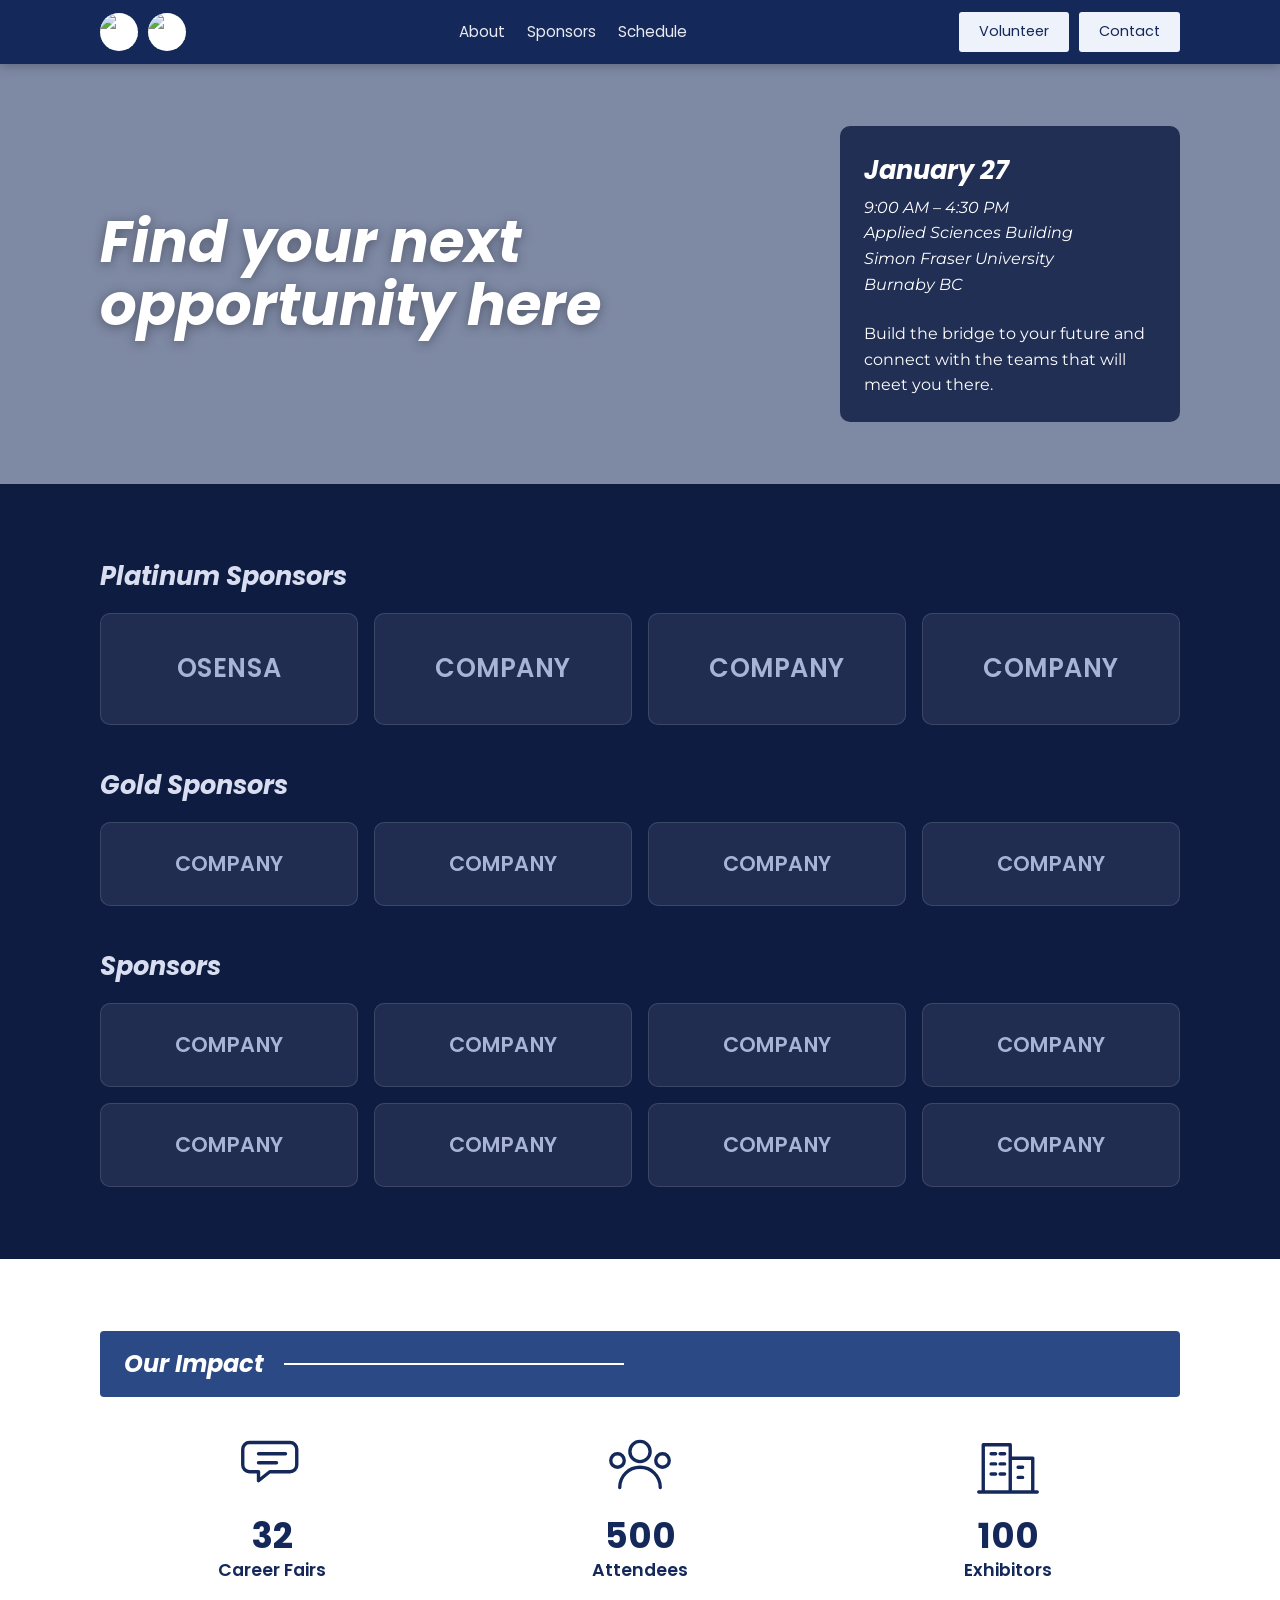
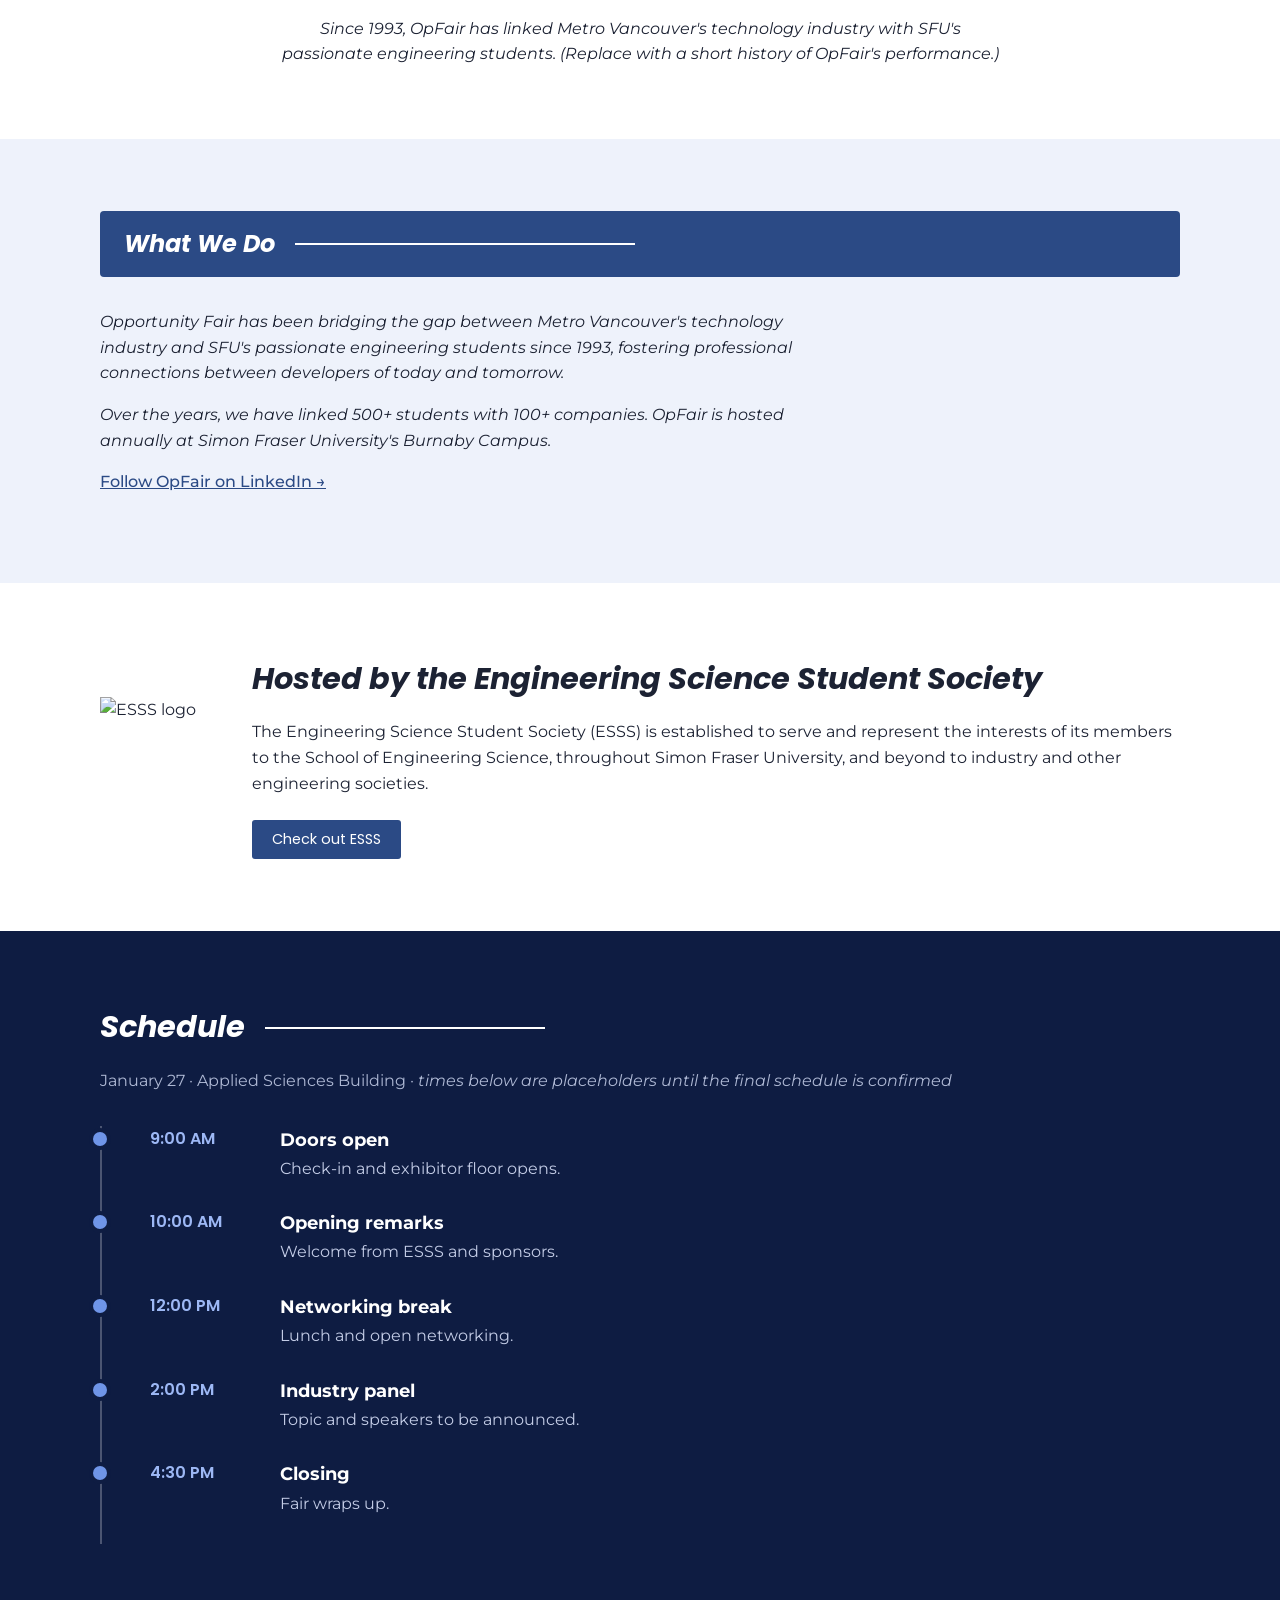
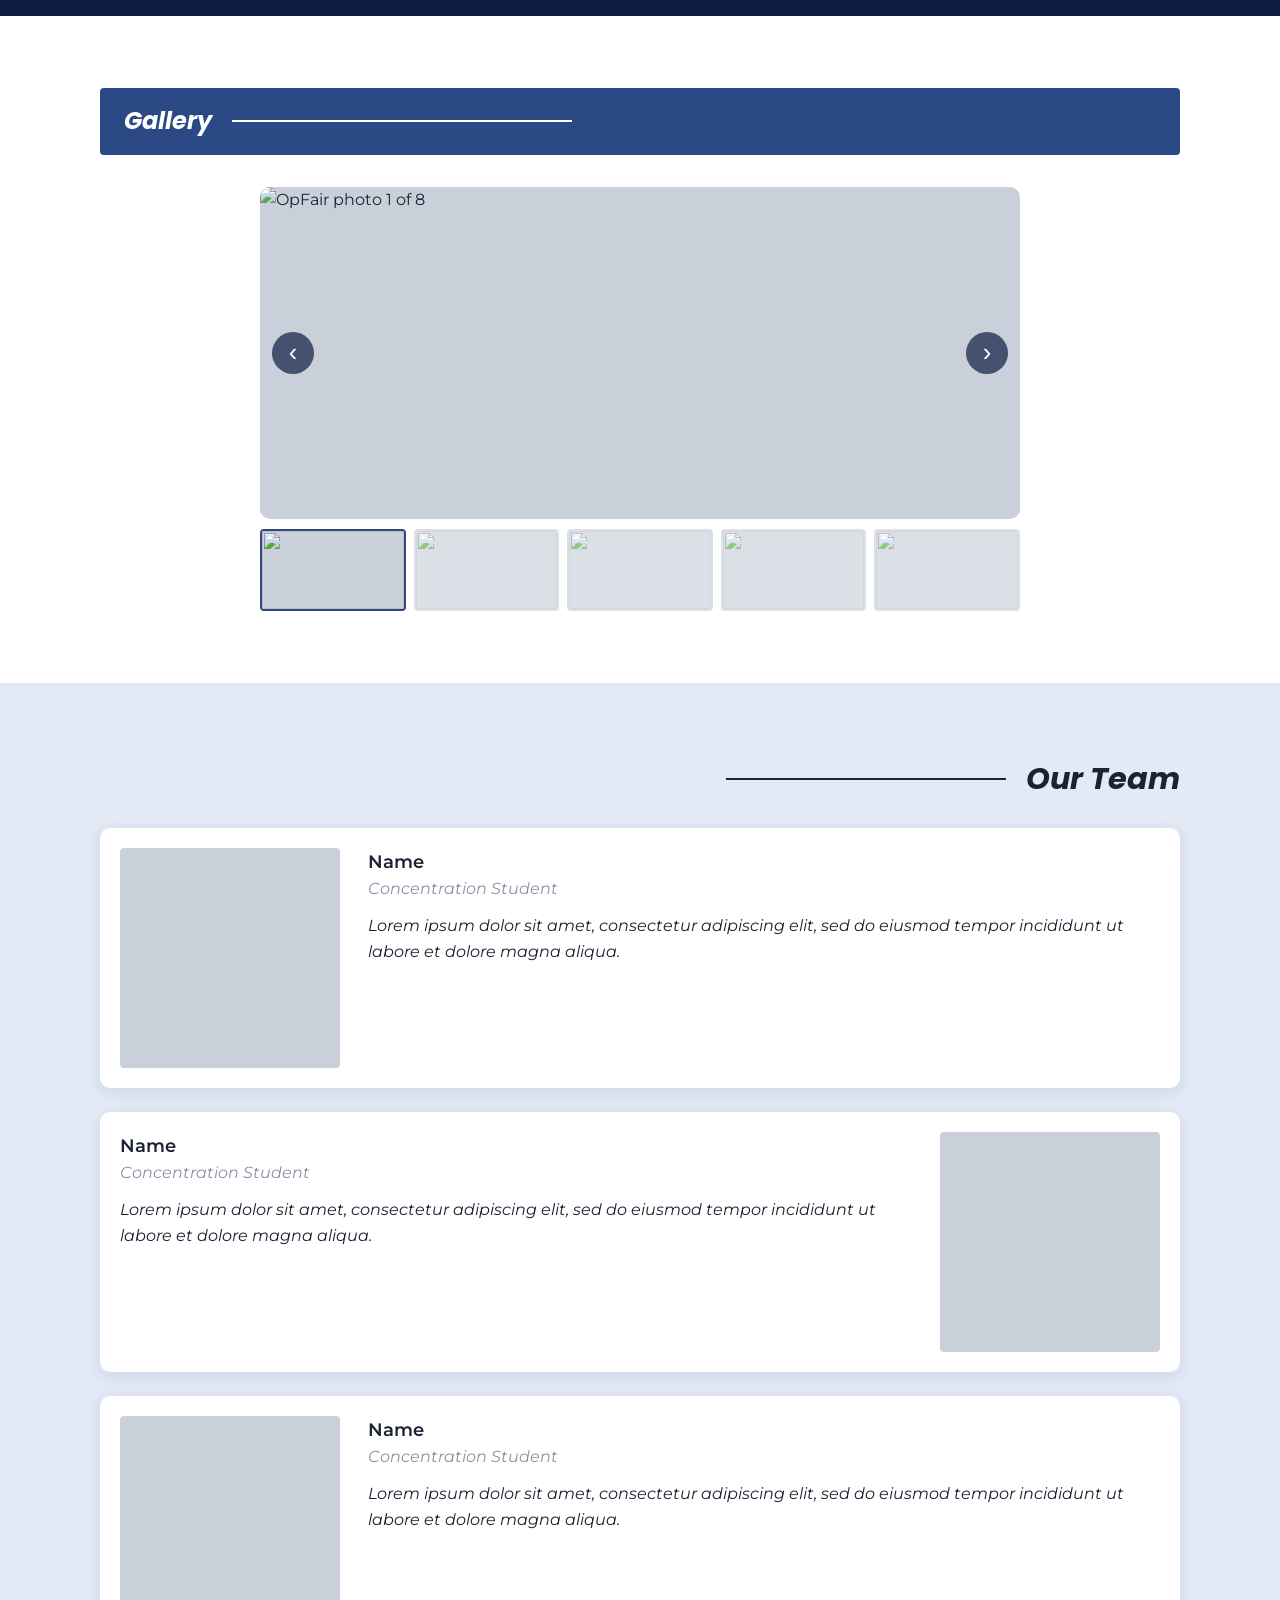
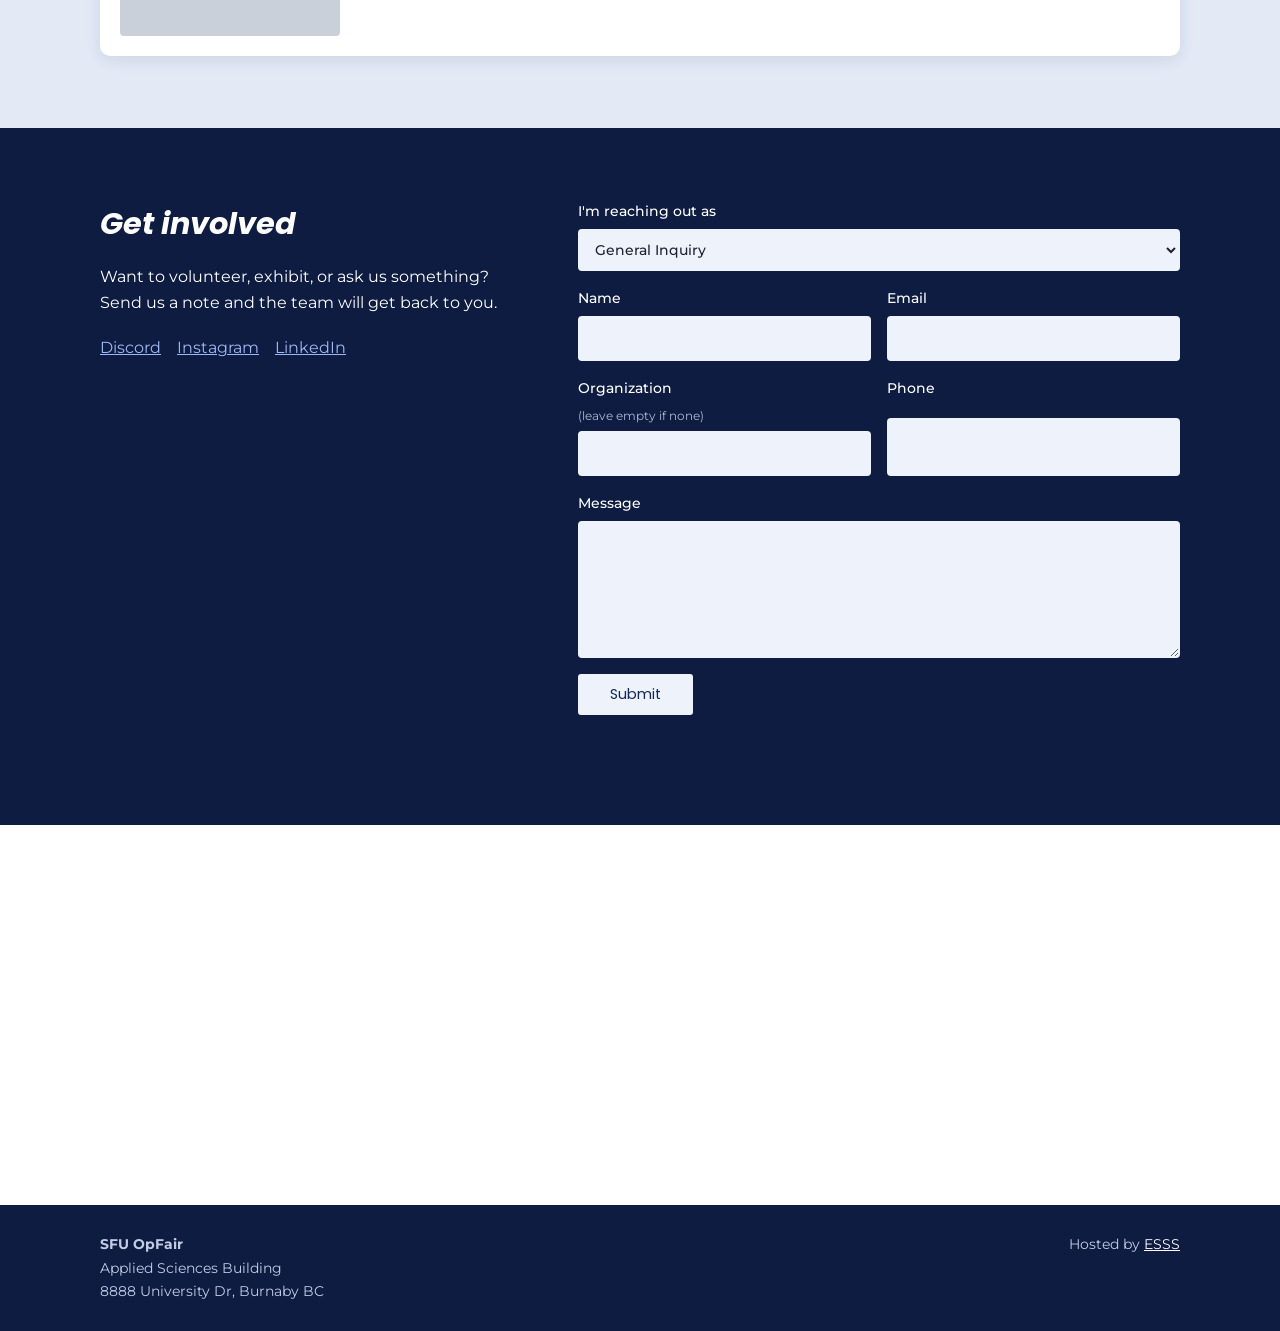
==== OpFair/index.html @ 4c1725da "OpFair website draft" ====
<!DOCTYPE html>
<html lang="en">
<head>
  <meta charset="UTF-8">
  <meta name="viewport" content="width=device-width, initial-scale=1">
  <title>OpFair | SFU Opportunity Fair</title>
  <meta name="description" content="OpFair is SFU's biggest career fair, hosted by the Engineering Science Student Society (ESSS). Build the bridge to your future and connect with the teams that will meet you there.">
  <meta property="og:title" content="OpFair | SFU Opportunity Fair">
  <meta property="og:description" content="Find your next opportunity here. January 27, Applied Sciences Building, Simon Fraser University, Burnaby BC.">
  <meta property="og:type" content="website">
  <link rel="preconnect" href="https://fonts.googleapis.com">
  <link rel="preconnect" href="https://fonts.gstatic.com" crossorigin>
  <link href="https://fonts.googleapis.com/css2?family=Montserrat:ital,wght@0,400;0,500;1,400;1,500;1,600;1,700&family=Poppins:ital,wght@0,400;0,500;1,600;1,700&display=swap" rel="stylesheet">
  <link rel="stylesheet" href="styles.css">
</head>
<body>

  <!-- NAV -->
  <header class="nav">
    <div class="nav__inner">
      <div class="nav__logos">
        <a href="https://www.esss.ca/" target="_blank" rel="noopener" aria-label="ESSS website">
          <img src="https://static.wixstatic.com/media/f9b959_0935a9309cc84152acf1913a13cf10c0~mv2.png" alt="ESSS logo">
        </a>
        <a href="#top" aria-label="OpFair home">
          <img src="https://static.wixstatic.com/media/f9b959_44950370ad6b41eb8a19b0b3277ac8fe~mv2.png" alt="OpFair logo">
        </a>
      </div>
      <nav class="nav__links" aria-label="Main">
        <a href="#about">About</a>
        <a href="#sponsors">Sponsors</a>
        <a href="#schedule">Schedule</a>
      </nav>
      <div class="nav__actions">
        <a class="btn btn--light" href="#contact" data-prefill="Volunteer">Volunteer</a>
        <a class="btn btn--light" href="#contact">Contact</a>
      </div>
    </div>
  </header>

  <main id="top">

    <!-- HERO -->
    <section class="hero">
      <div class="hero__bg" role="img" aria-label="Students talking with exhibitors at OpFair"></div>
      <div class="container hero__inner">
        <h1 class="hero__tagline">Find your next<br>opportunity here</h1>
        <aside class="hero__card">
          <p class="hero__date">January 27</p>
          <p class="hero__meta">9:00 AM – 4:30 PM<br>Applied Sciences Building<br>Simon Fraser University<br>Burnaby BC</p>
          <p class="hero__blurb">Build the bridge to your future and connect with the teams that will meet you there.</p>
        </aside>
      </div>
    </section>

    <!-- SPONSORS (dark band) -->
    <section id="sponsors" class="section section--dark">
      <div class="container">
        <div class="tier">
          <h2 class="tier__title">Platinum Sponsors</h2>
          <div class="logo-grid logo-grid--lg">
            <!-- Drop real logos in assets/sponsors/ and replace the placeholders. -->
            <div class="logo-tile"><img src="assets/sponsors/osensa.svg" alt="Osensa" onerror="this.replaceWith(document.createTextNode('OSENSA'))"></div>
            <div class="logo-tile">COMPANY</div>
            <div class="logo-tile">COMPANY</div>
            <div class="logo-tile">COMPANY</div>
          </div>
        </div>
        <div class="tier">
          <h2 class="tier__title">Gold Sponsors</h2>
          <div class="logo-grid">
            <div class="logo-tile">COMPANY</div>
            <div class="logo-tile">COMPANY</div>
            <div class="logo-tile">COMPANY</div>
            <div class="logo-tile">COMPANY</div>
          </div>
        </div>
        <div class="tier">
          <h2 class="tier__title">Sponsors</h2>
          <div class="logo-grid">
            <div class="logo-tile">COMPANY</div>
            <div class="logo-tile">COMPANY</div>
            <div class="logo-tile">COMPANY</div>
            <div class="logo-tile">COMPANY</div>
            <div class="logo-tile">COMPANY</div>
            <div class="logo-tile">COMPANY</div>
            <div class="logo-tile">COMPANY</div>
            <div class="logo-tile">COMPANY</div>
          </div>
        </div>
      </div>
    </section>

    <!-- IMPACT -->
    <section id="impact" class="section section--light">
      <div class="container">
        <h2 class="bar"><span>Our Impact</span><i></i></h2>
        <div class="stats">
          <div class="stat">
            <svg viewBox="0 0 64 64" aria-hidden="true"><path d="M8 12h36a6 6 0 0 1 6 6v14a6 6 0 0 1-6 6H26l-10 8v-8h-8a6 6 0 0 1-6-6V18a6 6 0 0 1 6-6Z" fill="none" stroke="currentColor" stroke-width="3" stroke-linejoin="round" transform="translate(4 0)"/><path d="M20 22h24M20 30h16" stroke="currentColor" stroke-width="3" stroke-linecap="round"/></svg>
            <strong data-count="32">32</strong>
            <span>Career Fairs</span>
          </div>
          <div class="stat">
            <svg viewBox="0 0 64 64" aria-hidden="true"><circle cx="32" cy="20" r="9" fill="none" stroke="currentColor" stroke-width="3"/><path d="M14 52c0-10 8-18 18-18s18 8 18 18" fill="none" stroke="currentColor" stroke-width="3" stroke-linecap="round"/><circle cx="12" cy="28" r="6" fill="none" stroke="currentColor" stroke-width="3"/><circle cx="52" cy="28" r="6" fill="none" stroke="currentColor" stroke-width="3"/></svg>
            <strong data-count="500" data-suffix="+">500+</strong>
            <span>Attendees</span>
          </div>
          <div class="stat">
            <svg viewBox="0 0 64 64" aria-hidden="true"><path d="M10 56V14h24v42M34 56V26h20v30M6 56h52" fill="none" stroke="currentColor" stroke-width="3" stroke-linejoin="round" stroke-linecap="round"/><path d="M17 22h4M25 22h4M17 31h4M25 31h4M17 40h4M25 40h4M41 34h4M41 43h4" stroke="currentColor" stroke-width="3" stroke-linecap="round"/></svg>
            <strong data-count="100" data-suffix="+">100+</strong>
            <span>Exhibitors</span>
          </div>
        </div>
        <p class="lead">Since 1993, OpFair has linked Metro Vancouver's technology industry with SFU's passionate engineering students. <em>(Replace with a short history of OpFair's performance.)</em></p>
      </div>
    </section>

    <!-- ABOUT -->
    <section id="about" class="section section--light section--alt">
      <div class="container">
        <h2 class="bar"><span>What We Do</span><i></i></h2>
        <div class="prose">
          <p>Opportunity Fair has been bridging the gap between Metro Vancouver's technology industry and SFU's passionate engineering students since 1993, fostering professional connections between developers of today and tomorrow.</p>
          <p>Over the years, we have linked 500+ students with 100+ companies. OpFair is hosted annually at Simon Fraser University's Burnaby Campus.</p>
          <p><a class="link" href="https://www.linkedin.com/company/sfuopfair/about/" target="_blank" rel="noopener">Follow OpFair on LinkedIn →</a></p>
        </div>
      </div>
    </section>

    <!-- ESSS -->
    <section id="esss" class="section section--light">
      <div class="container esss">
        <img src="https://static.wixstatic.com/media/f9b959_0935a9309cc84152acf1913a13cf10c0~mv2.png" alt="ESSS logo" class="esss__logo">
        <div>
          <h2 class="heading-italic">Hosted by the Engineering Science Student Society</h2>
          <p>The Engineering Science Student Society (ESSS) is established to serve and represent the interests of its members to the School of Engineering Science, throughout Simon Fraser University, and beyond to industry and other engineering societies.</p>
          <a class="btn btn--blue" href="https://www.esss.ca/" target="_blank" rel="noopener">Check out ESSS</a>
        </div>
      </div>
    </section>

    <!-- SCHEDULE (dark band) -->
    <section id="schedule" class="section section--dark">
      <div class="container">
        <h2 class="heading-italic heading-italic--rule"><span>Schedule</span><i></i></h2>
        <p class="muted">January 27 · Applied Sciences Building · <em>times below are placeholders until the final schedule is confirmed</em></p>
        <ol class="timeline">
          <li><time>9:00 AM</time><div><h3>Doors open</h3><p>Check-in and exhibitor floor opens.</p></div></li>
          <li><time>10:00 AM</time><div><h3>Opening remarks</h3><p>Welcome from ESSS and sponsors.</p></div></li>
          <li><time>12:00 PM</time><div><h3>Networking break</h3><p>Lunch and open networking.</p></div></li>
          <li><time>2:00 PM</time><div><h3>Industry panel</h3><p>Topic and speakers to be announced.</p></div></li>
          <li><time>4:30 PM</time><div><h3>Closing</h3><p>Fair wraps up.</p></div></li>
        </ol>
      </div>
    </section>

    <!-- GALLERY -->
    <section id="gallery" class="section section--light">
      <div class="container">
        <h2 class="bar"><span>Gallery</span><i></i></h2>
        <div class="slider" id="slider" aria-roledescription="carousel" aria-label="OpFair photo gallery">
          <div class="slider__stage">
            <button class="slider__btn slider__btn--prev" aria-label="Previous photo">‹</button>
            <img class="slider__main" id="sliderMain" src="" alt="OpFair photo">
            <button class="slider__btn slider__btn--next" aria-label="Next photo">›</button>
          </div>
          <div class="slider__thumbs" id="sliderThumbs"></div>
        </div>
      </div>
    </section>

    <!-- TEAM -->
    <section id="team" class="section section--tint">
      <div class="container">
        <h2 class="heading-italic heading-italic--right heading-italic--rule"><i></i><span>Our Team</span></h2>
        <div class="team">
          <!-- Duplicate this card for each team member. Replace .team__photo with <img>. -->
          <article class="card">
            <div class="card__photo" role="img" aria-label="Photo placeholder"></div>
            <div class="card__body">
              <h3>Name</h3>
              <p class="card__role">Concentration Student</p>
              <p>Lorem ipsum dolor sit amet, consectetur adipiscing elit, sed do eiusmod tempor incididunt ut labore et dolore magna aliqua.</p>
            </div>
          </article>
          <article class="card">
            <div class="card__photo" role="img" aria-label="Photo placeholder"></div>
            <div class="card__body">
              <h3>Name</h3>
              <p class="card__role">Concentration Student</p>
              <p>Lorem ipsum dolor sit amet, consectetur adipiscing elit, sed do eiusmod tempor incididunt ut labore et dolore magna aliqua.</p>
            </div>
          </article>
          <article class="card">
            <div class="card__photo" role="img" aria-label="Photo placeholder"></div>
            <div class="card__body">
              <h3>Name</h3>
              <p class="card__role">Concentration Student</p>
              <p>Lorem ipsum dolor sit amet, consectetur adipiscing elit, sed do eiusmod tempor incididunt ut labore et dolore magna aliqua.</p>
            </div>
          </article>
        </div>
      </div>
    </section>

    <!-- CONTACT (dark band) -->
    <section id="contact" class="section section--dark">
      <div class="container contact">
        <div class="contact__intro">
          <h2 class="heading-italic">Get involved</h2>
          <p>Want to volunteer, exhibit, or ask us something? Send us a note and the team will get back to you.</p>
          <ul class="socials">
            <li><a href="https://discord.gg/DmgE8EECaT" target="_blank" rel="noopener">Discord</a></li>
            <li><a href="https://www.instagram.com/sfuengineers/" target="_blank" rel="noopener">Instagram</a></li>
            <li><a href="https://ca.linkedin.com/company/sfu-engineering-science-student-society" target="_blank" rel="noopener">LinkedIn</a></li>
          </ul>
        </div>

        <form class="form" id="contactForm" action="https://api.web3forms.com/submit" method="POST">
          <input type="hidden" name="access_key" value="76ad54fd-ca8f-46d4-a2b2-bb4d186f3a37">
          <input type="hidden" name="subject" value="New OpFair website enquiry">
          <input type="hidden" name="from_name" value="OpFair Website">
          <input type="checkbox" name="botcheck" class="hp" tabindex="-1" autocomplete="off">

          <label>I'm reaching out as
            <select name="inquiry_type" id="inquiryType" required>
              <option value="General Inquiry">General Inquiry</option>
              <option value="Volunteer">Volunteer</option>
              <option value="Exhibitor">Exhibitor</option>
            </select>
          </label>
          <div class="form__row">
            <label>Name <input type="text" name="name" required autocomplete="name"></label>
            <label>Email <input type="email" name="email" required autocomplete="email"></label>
          </div>
          <div class="form__row">
            <label>Organization <small>(leave empty if none)</small> <input type="text" name="organization" autocomplete="organization"></label>
            <label>Phone <input type="tel" name="phone" autocomplete="tel"></label>
          </div>
          <label>Message <textarea name="message" rows="5" required></textarea></label>
          <button class="btn btn--light btn--submit" type="submit">Submit</button>
          <p class="form__status" id="formStatus" role="status" aria-live="polite"></p>
        </form>
      </div>
    </section>

    <!-- MAP -->
    <section id="map" class="map">
      <iframe
        title="Map of the Applied Sciences Building, Simon Fraser University"
        src="https://www.google.com/maps?q=Applied+Sciences+Building,+8888+University+Dr,+Burnaby,+BC&amp;output=embed"
        loading="lazy" referrerpolicy="no-referrer-when-downgrade" allowfullscreen></iframe>
    </section>
  </main>

  <footer class="footer">
    <div class="container footer__inner">
      <div><strong>SFU OpFair</strong><br>Applied Sciences Building<br>8888 University Dr, Burnaby BC</div>
      <div>Hosted by <a href="https://www.esss.ca/" target="_blank" rel="noopener">ESSS</a></div>
    </div>
  </footer>

  <script src="script.js"></script>
</body>
</html>
---- OpFair/styles.css ----
:root {
  --navy: #14285a;
  --navy-deep: #0e1c42;
  --blue: #2b4a85;
  --tint: #eef2fb;
  --grey: #c9d0da;
  --text: #1c2233;
  --muted: #8a93a6;
  --white: #fff;
  --radius: 10px;
  --max: 1080px;
}

*, *::before, *::after { box-sizing: border-box; }
html { scroll-behavior: smooth; scroll-padding-top: 76px; }
body {
  margin: 0;
  font-family: "Montserrat", system-ui, sans-serif;
  color: var(--text);
  background: var(--white);
  line-height: 1.6;
}
img { max-width: 100%; display: block; }
a { color: inherit; }
.container { width: min(var(--max), 100% - 40px); margin-inline: auto; }

/* ---------- Nav ---------- */
.nav { position: sticky; top: 0; z-index: 50; background: var(--navy); color: var(--white); box-shadow: 0 2px 10px rgba(0,0,0,.25); }
.nav__inner { width: min(var(--max), 100% - 24px); margin-inline: auto; display: flex; align-items: center; justify-content: space-between; gap: 16px; min-height: 64px; }
.nav__logos { display: flex; gap: 10px; }
.nav__logos img { width: 38px; height: 38px; object-fit: contain; border-radius: 50%; background: #fff; }
.nav__links { display: flex; gap: 22px; font-family: "Poppins", sans-serif; font-size: .95rem; }
.nav__links a { text-decoration: none; opacity: .9; }
.nav__links a:hover { opacity: 1; text-decoration: underline; }
.nav__actions { display: flex; gap: 10px; }

.btn { display: inline-block; font-family: "Poppins", sans-serif; font-size: .9rem; text-decoration: none; padding: 8px 20px; border: 0; border-radius: 3px; cursor: pointer; transition: transform .15s, background .15s; }
.btn:hover { transform: translateY(-1px); }
.btn--light { background: var(--tint); color: var(--navy); }
.btn--light:hover { background: #fff; }
.btn--blue { background: var(--blue); color: #fff; margin-top: 8px; }
.btn--blue:hover { background: var(--navy); }

/* ---------- Hero ---------- */
.hero { position: relative; color: #fff; min-height: 420px; display: flex; align-items: center; overflow: hidden; }
.hero__bg {
  position: absolute; inset: 0;
  background:
    linear-gradient(rgba(20,40,90,.55), rgba(20,40,90,.55)),
    url("https://static.wixstatic.com/media/f9b959_b728772d770146dfb354e3c34af00028~mv2.jpg") center/cover no-repeat;
}
.hero__inner { position: relative; display: grid; grid-template-columns: 1fr 340px; gap: 32px; align-items: center; padding-block: 56px; }
.hero__tagline { font-family: "Poppins", sans-serif; font-style: italic; font-weight: 700; font-size: clamp(2.2rem, 5vw, 3.6rem); line-height: 1.1; margin: 0; text-shadow: 0 2px 12px rgba(0,0,0,.35); }
.hero__card { background: rgba(14,28,66,.82); backdrop-filter: blur(3px); padding: 24px; border-radius: var(--radius); font-style: italic; }
.hero__date { font-family: "Poppins", sans-serif; font-weight: 700; font-size: 1.6rem; margin: 0 0 4px; }
.hero__meta { margin: 0 0 24px; }
.hero__blurb { margin: 0; font-style: normal; }

/* ---------- Sections ---------- */
.section { padding: 72px 0; }
.section--dark { background: var(--navy-deep); color: #fff; }
.section--light { background: #fff; }
.section--alt { background: var(--tint); }
.section--tint { background: #e3e9f5; }

.bar { display: flex; align-items: center; gap: 20px; background: var(--blue); color: #fff; margin: 0 0 32px; padding: 14px 24px; border-radius: 4px; font-family: "Poppins", sans-serif; font-style: italic; font-weight: 700; font-size: 1.5rem; justify-content: flex-start; }
.bar i { flex: 1; height: 2px; background: #fff; max-width: 340px; }
.heading-italic { font-family: "Poppins", sans-serif; font-style: italic; font-weight: 700; font-size: clamp(1.4rem, 3vw, 1.9rem); margin: 0 0 12px; }
.heading-italic--rule { display: flex; align-items: center; gap: 20px; margin-bottom: 16px; }
.heading-italic--rule i { flex: 0 1 280px; height: 2px; background: currentColor; }
.heading-italic--right { justify-content: flex-end; }
.heading-italic--right i { order: -1; }
.muted { color: #aeb8d4; margin: 0 0 32px; }
.prose { max-width: 720px; font-style: italic; }
.link { color: var(--blue); font-weight: 500; font-style: normal; }
.lead { max-width: 720px; margin: 32px auto 0; text-align: center; font-style: italic; }

/* ---------- Sponsors ---------- */
.tier { margin-bottom: 40px; }
.tier:last-child { margin-bottom: 0; }
.tier__title { font-family: "Poppins", sans-serif; font-style: italic; font-weight: 700; font-size: 1.6rem; margin: 0 0 16px; color: #d8def0; }
.logo-grid { display: grid; grid-template-columns: repeat(4, 1fr); gap: 16px; }
.logo-tile { display: flex; align-items: center; justify-content: center; min-height: 84px; padding: 12px; background: rgba(255,255,255,.08); border: 1px solid rgba(255,255,255,.12); border-radius: var(--radius); font-family: "Poppins", sans-serif; font-weight: 600; font-size: 1.3rem; letter-spacing: .02em; color: #a8b3d6; transition: background .2s, transform .2s; }
.logo-tile:hover { background: rgba(255,255,255,.14); transform: translateY(-2px); }
.logo-tile img { max-height: 56px; width: auto; }
.logo-grid--lg .logo-tile { min-height: 112px; font-size: 1.6rem; }

/* ---------- Impact ---------- */
.stats { display: grid; grid-template-columns: repeat(3, 1fr); gap: 24px; text-align: center; }
.stat svg { width: 72px; height: 72px; margin: 0 auto 8px; color: var(--navy); }
.stat strong { display: block; font-family: "Poppins", sans-serif; font-size: 2.2rem; color: var(--navy); line-height: 1.1; }
.stat span { font-family: "Poppins", sans-serif; font-weight: 600; font-size: 1.1rem; color: var(--navy); }

/* ---------- ESSS ---------- */
.esss { display: grid; grid-template-columns: 120px 1fr; gap: 32px; align-items: center; }
.esss__logo { width: 120px; height: 120px; object-fit: contain; }

/* ---------- Timeline ---------- */
.timeline { list-style: none; margin: 0; padding: 0 0 0 20px; border-left: 2px solid rgba(255,255,255,.25); }
.timeline li { position: relative; display: grid; grid-template-columns: 110px 1fr; gap: 20px; padding: 0 0 28px 28px; }
.timeline li::before { content: ""; position: absolute; left: -29px; top: 6px; width: 14px; height: 14px; background: #6f95e8; border-radius: 50%; box-shadow: 0 0 0 4px var(--navy-deep); }
.timeline time { font-family: "Poppins", sans-serif; font-weight: 600; color: #9db8f5; }
.timeline h3 { margin: 0; font-size: 1.1rem; }
.timeline p { margin: 2px 0 0; color: #c3cce6; }

/* ---------- Gallery ---------- */
.slider { max-width: 760px; margin: 0 auto; }
.slider__stage { position: relative; background: var(--grey); border-radius: var(--radius); overflow: hidden; aspect-ratio: 16 / 7; }
.slider__main { width: 100%; height: 100%; object-fit: cover; transition: opacity .25s; }
.slider__btn { position: absolute; top: 50%; transform: translateY(-50%); width: 42px; height: 42px; border: 0; border-radius: 50%; background: rgba(14,28,66,.7); color: #fff; font-size: 1.6rem; line-height: 1; cursor: pointer; }
.slider__btn:hover { background: var(--navy); }
.slider__btn--prev { left: 12px; }
.slider__btn--next { right: 12px; }
.slider__thumbs { display: grid; grid-template-columns: repeat(5, 1fr); gap: 8px; margin-top: 10px; }
.slider__thumbs button { padding: 0; border: 2px solid transparent; border-radius: 4px; overflow: hidden; background: var(--grey); cursor: pointer; aspect-ratio: 16 / 9; opacity: .65; }
.slider__thumbs button[aria-current="true"] { border-color: var(--blue); opacity: 1; }
.slider__thumbs img { width: 100%; height: 100%; object-fit: cover; }

/* ---------- Team ---------- */
.team { display: grid; gap: 24px; margin-top: 24px; }
.card { display: grid; grid-template-columns: 220px 1fr; gap: 28px; background: #fff; padding: 20px; border-radius: var(--radius); box-shadow: 0 4px 16px rgba(20,40,90,.1); font-style: italic; }
.card:nth-child(even) { grid-template-columns: 1fr 220px; }
.card:nth-child(even) .card__photo { order: 2; }
.card__photo { aspect-ratio: 1; background: var(--grey); border-radius: 4px; overflow: hidden; }
.card__photo img { width: 100%; height: 100%; object-fit: cover; }
.card h3 { margin: 0; font-size: 1.1rem; font-style: normal; font-weight: 600; }
.card__role { margin: 0 0 12px; color: var(--muted); }
.card__body p:last-child { margin: 0; }

/* ---------- Contact ---------- */
.contact { display: grid; grid-template-columns: 1fr 1.4fr; gap: 48px; align-items: start; }
.socials { list-style: none; display: flex; gap: 16px; padding: 0; margin: 20px 0 0; }
.socials a { color: #9db8f5; }
.form { display: grid; gap: 16px; }
.form label { display: grid; gap: 6px; font-size: .9rem; font-weight: 500; }
.form small { color: #aeb8d4; font-weight: 400; }
.form input, .form select, .form textarea { font: inherit; padding: 10px 12px; border: 1px solid transparent; border-radius: 4px; background: var(--tint); color: var(--text); }
.form input:focus, .form select:focus, .form textarea:focus { outline: 2px solid #6f95e8; }
.form__row { display: grid; grid-template-columns: 1fr 1fr; gap: 16px; }
.btn--submit { justify-self: start; padding: 10px 32px; }
.form__status { margin: 0; min-height: 1.4em; }
.form__status.is-error { color: #ffb3b3; }
.hp { position: absolute; left: -9999px; }

/* ---------- Map / footer ---------- */
.map iframe { display: block; width: 100%; height: 380px; border: 0; }
.footer { background: var(--navy-deep); color: #c3cce6; padding: 28px 0; font-size: .9rem; }
.footer__inner { display: flex; justify-content: space-between; gap: 20px; flex-wrap: wrap; }
.footer a { color: #fff; }

/* ---------- Responsive ---------- */
@media (max-width: 860px) {
  .hero__inner { grid-template-columns: 1fr; }
  .hero__card { max-width: 380px; }
  .contact { grid-template-columns: 1fr; gap: 32px; }
  .logo-grid { grid-template-columns: repeat(2, 1fr); }
}
@media (max-width: 640px) {
  .section { padding: 48px 0; }
  .nav__inner { min-height: 56px; gap: 8px; }
  .nav__logos img { width: 30px; height: 30px; }
  .nav__links { gap: 10px; font-size: .75rem; }
  .nav__actions { gap: 6px; }
  .btn { padding: 6px 10px; font-size: .75rem; }
  .stats { grid-template-columns: 1fr; }
  .esss { grid-template-columns: 1fr; text-align: left; }
  .card, .card:nth-child(even) { grid-template-columns: 1fr; }
  .card:nth-child(even) .card__photo { order: 0; }
  .card__photo { max-width: 220px; }
  .form__row { grid-template-columns: 1fr; }
  .timeline li { grid-template-columns: 1fr; gap: 0; }
  .slider__thumbs { grid-template-columns: repeat(5, 1fr); gap: 4px; }
  .bar i { display: none; }
}
@media (max-width: 440px) {
  .nav__links { display: none; }
}
@media (prefers-reduced-motion: reduce) {
  html { scroll-behavior: auto; }
  * { transition: none !important; }
}
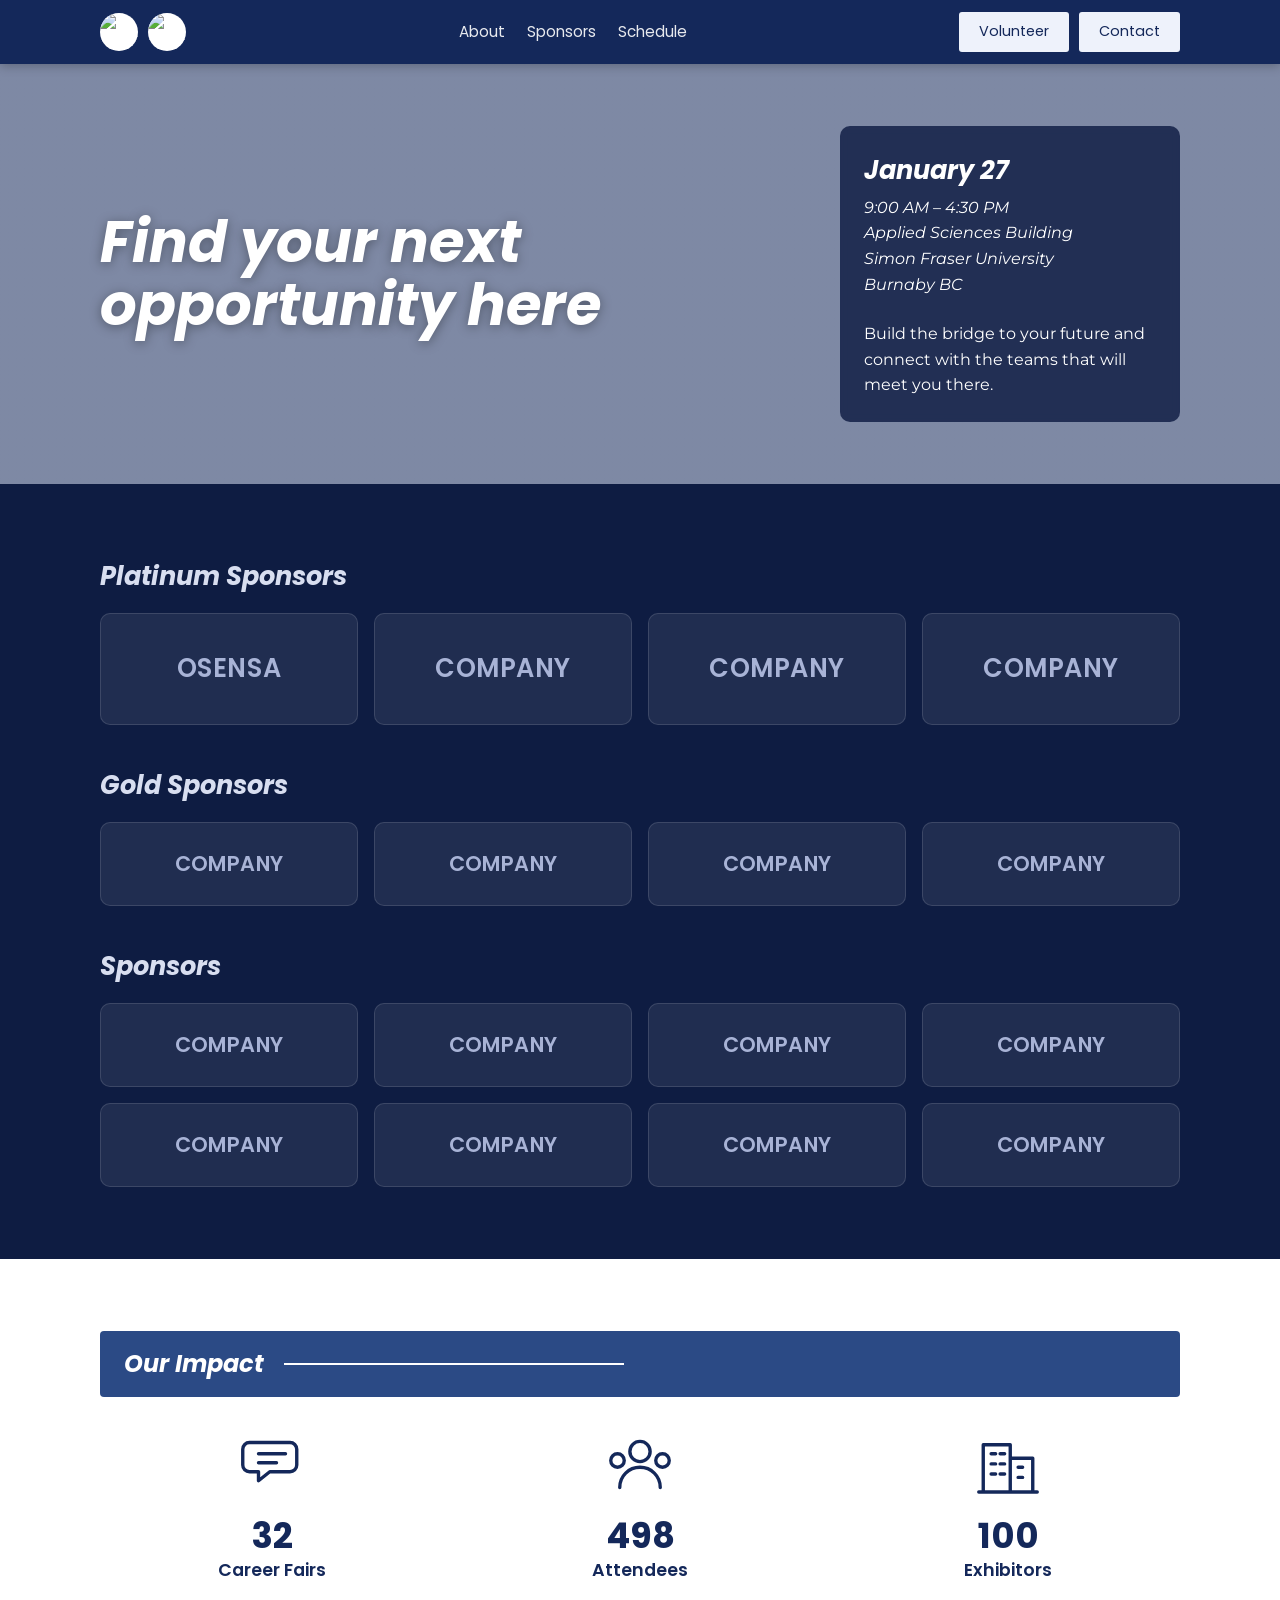
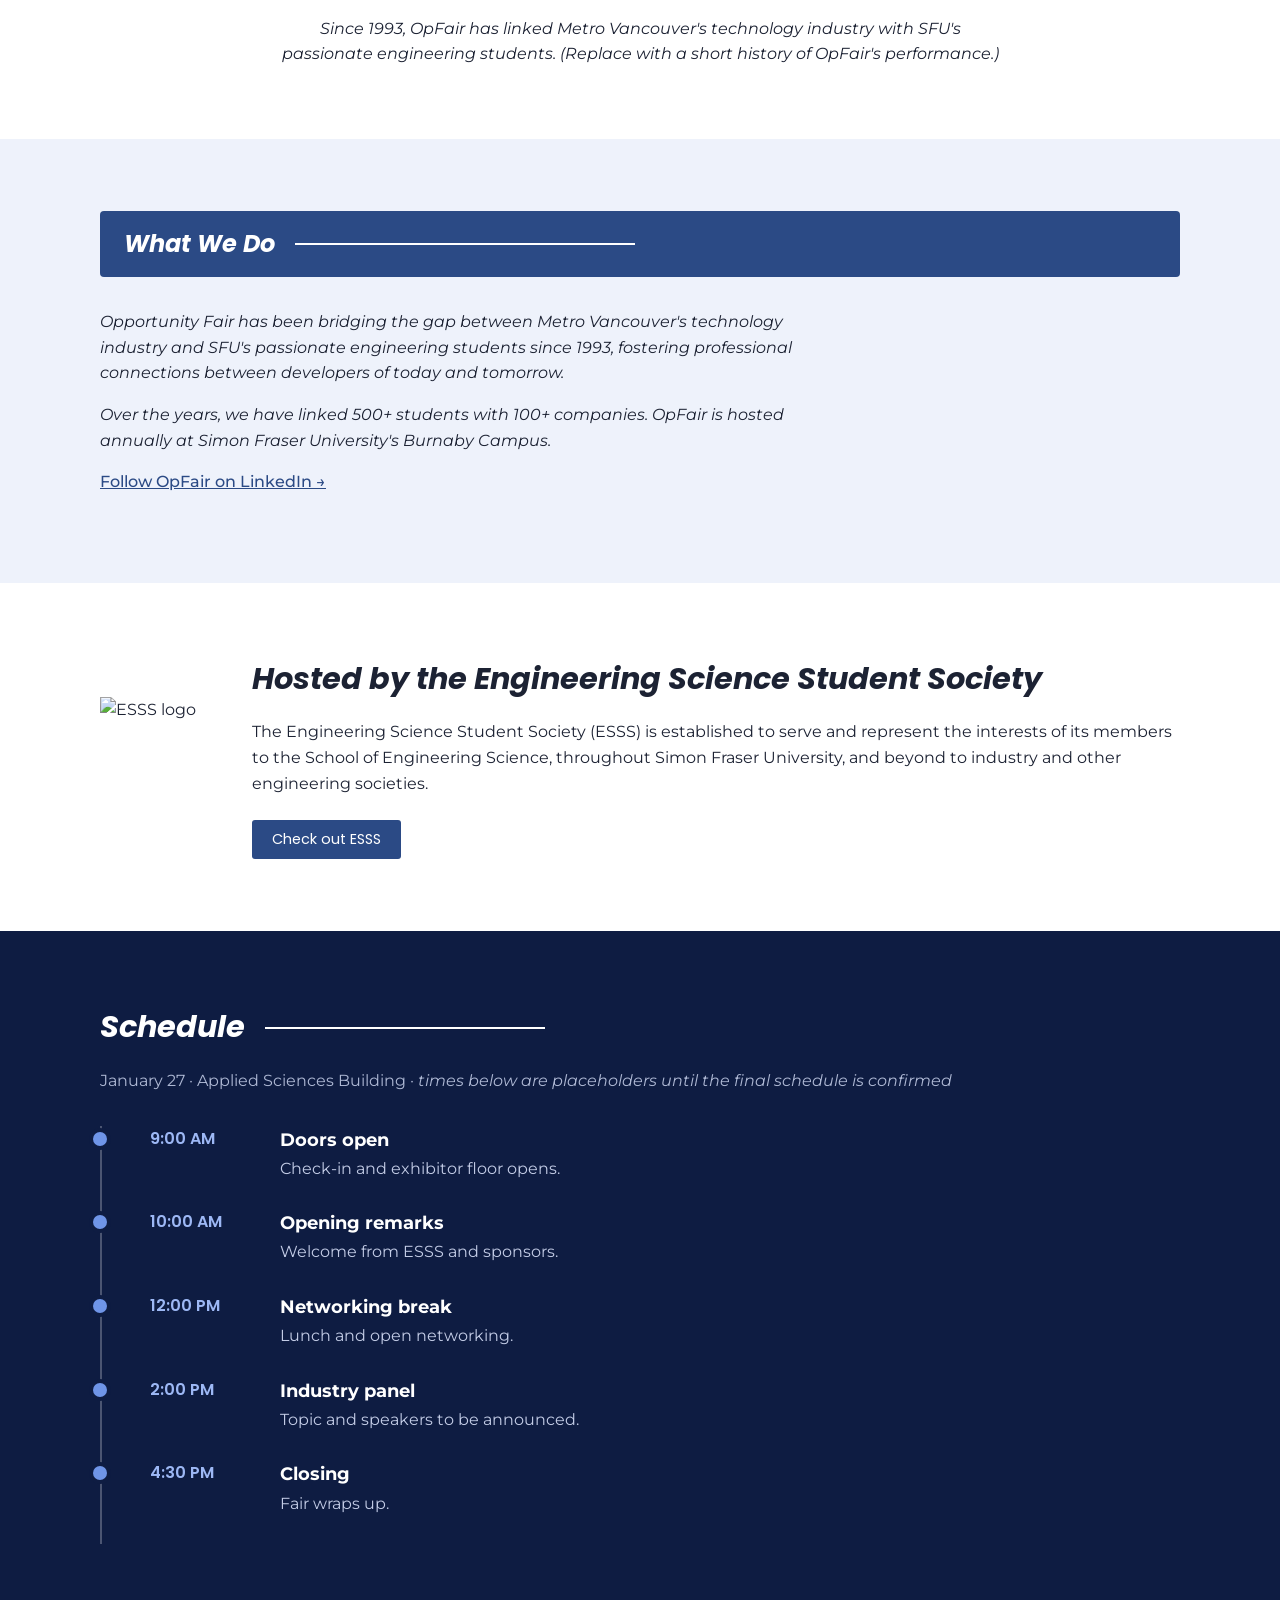
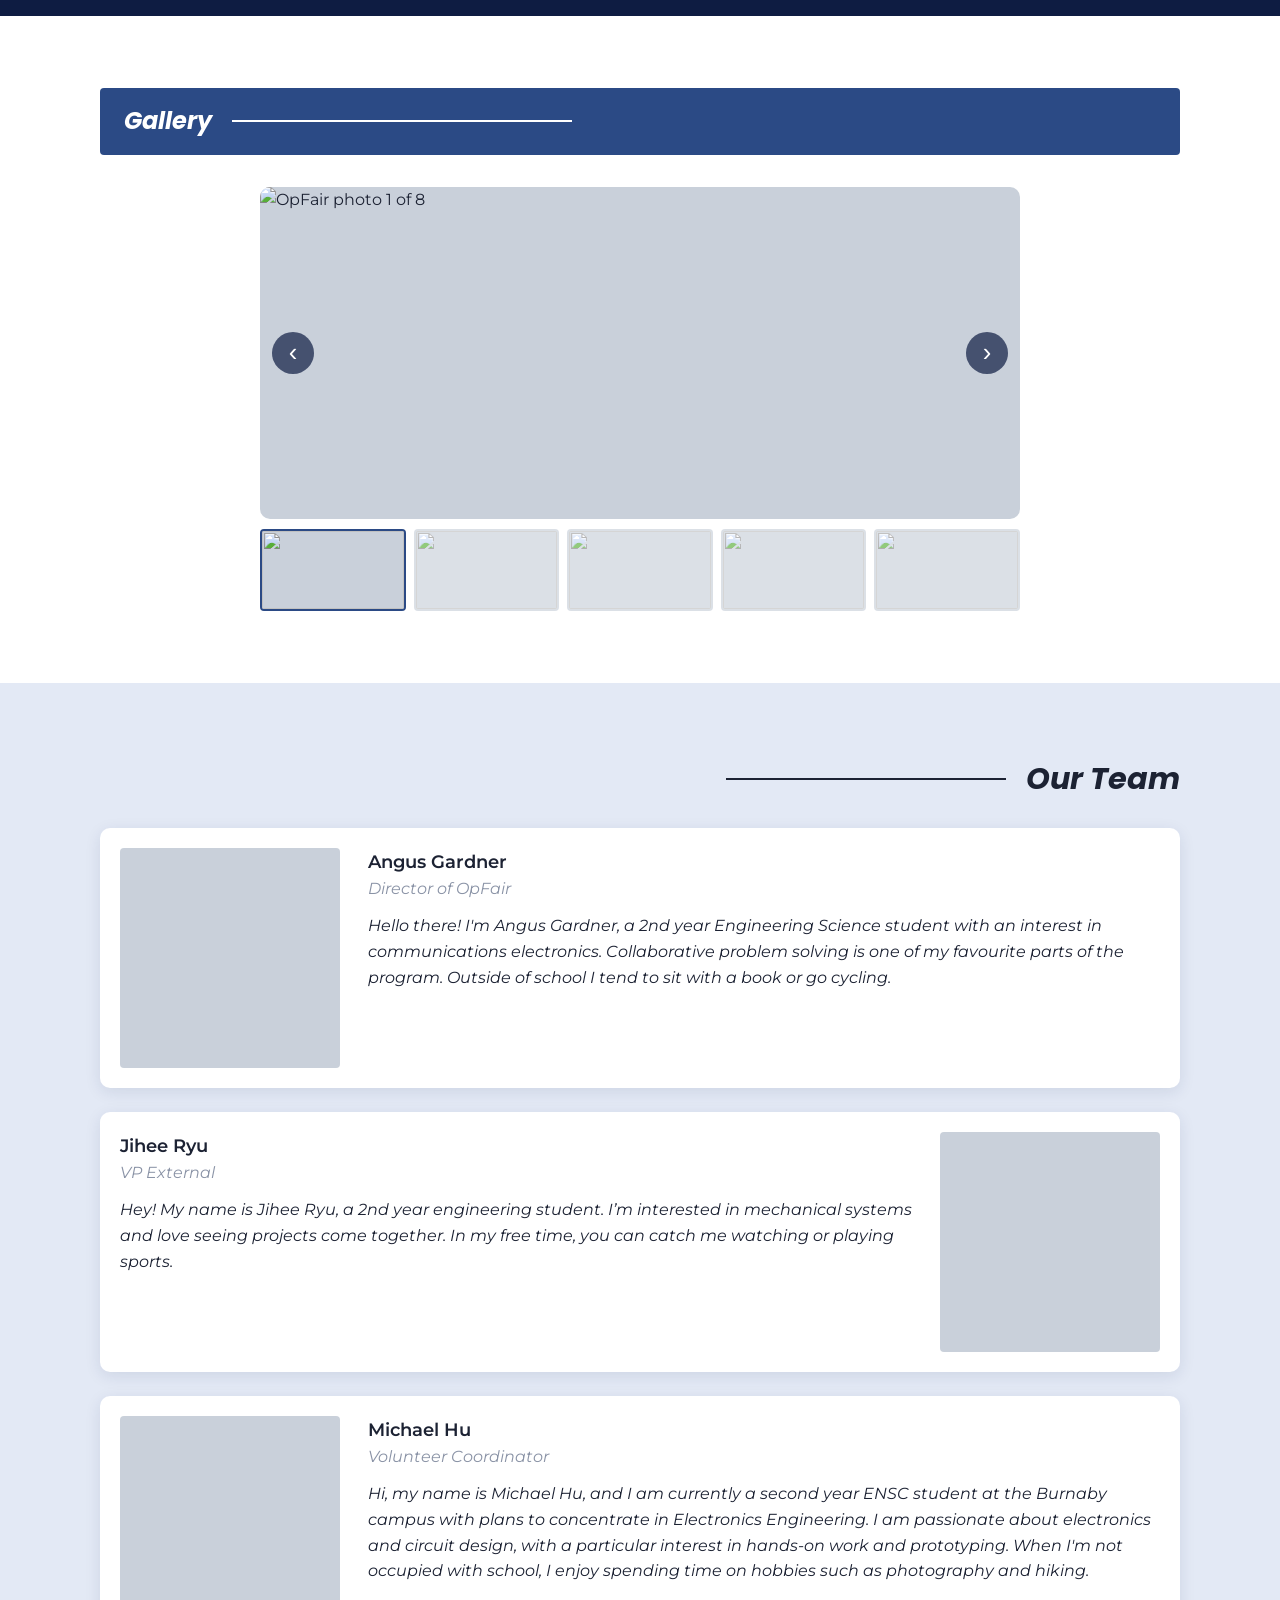
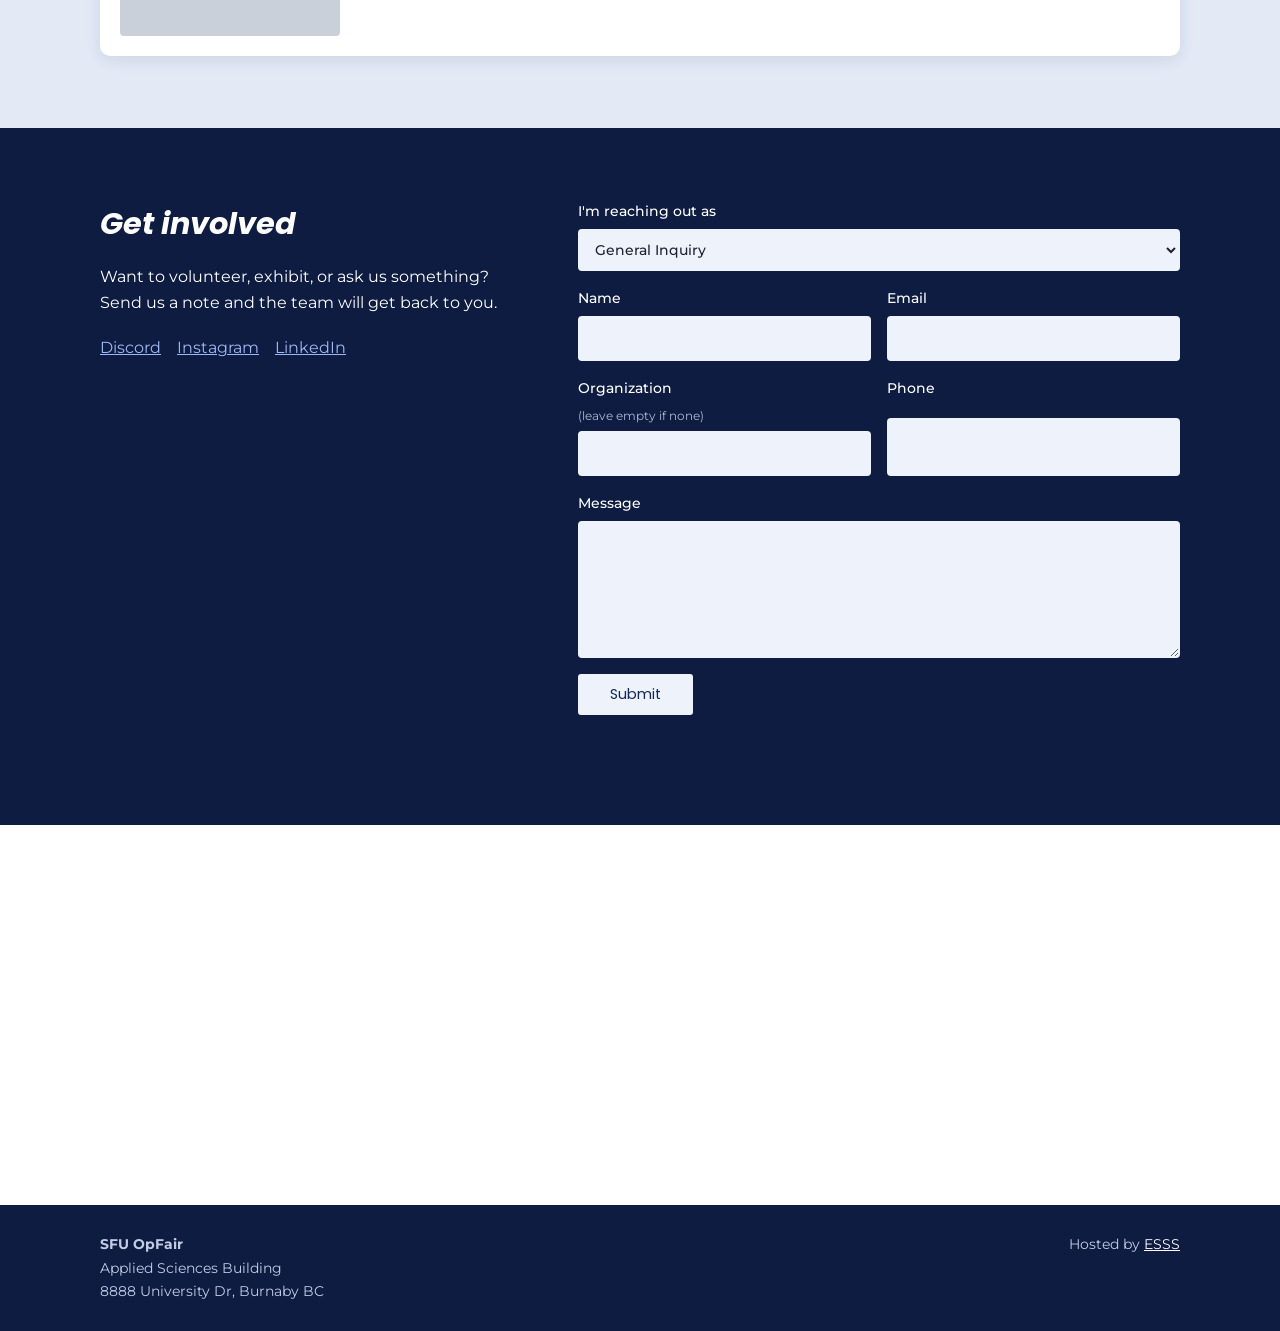
==== commit 27911602: "Updated team information" ====
--- a/OpFair/index.html
+++ b/OpFair/index.html
@@ -179,25 +179,25 @@
           <article class="card">
             <div class="card__photo" role="img" aria-label="Photo placeholder"></div>
             <div class="card__body">
-              <h3>Name</h3>
-              <p class="card__role">Concentration Student</p>
-              <p>Lorem ipsum dolor sit amet, consectetur adipiscing elit, sed do eiusmod tempor incididunt ut labore et dolore magna aliqua.</p>
+              <h3>Angus Gardner</h3>
+              <p class="card__role">Director of OpFair</p>
+              <p>Hello there! I'm Angus Gardner, a 2nd year Engineering Science student with an interest in communications electronics. Collaborative problem solving is one of my favourite parts of the program. Outside of school I tend to sit with a book or go cycling.</p>
             </div>
           </article>
           <article class="card">
             <div class="card__photo" role="img" aria-label="Photo placeholder"></div>
             <div class="card__body">
-              <h3>Name</h3>
-              <p class="card__role">Concentration Student</p>
-              <p>Lorem ipsum dolor sit amet, consectetur adipiscing elit, sed do eiusmod tempor incididunt ut labore et dolore magna aliqua.</p>
+              <h3>Jihee Ryu</h3>
+              <p class="card__role">VP External</p>
+              <p>Hey! My name is Jihee Ryu, a 2nd year engineering student. I’m interested in mechanical systems and love seeing projects come together. In my free time, you can catch me watching or playing sports.</p>
             </div>
           </article>
           <article class="card">
             <div class="card__photo" role="img" aria-label="Photo placeholder"></div>
             <div class="card__body">
-              <h3>Name</h3>
-              <p class="card__role">Concentration Student</p>
-              <p>Lorem ipsum dolor sit amet, consectetur adipiscing elit, sed do eiusmod tempor incididunt ut labore et dolore magna aliqua.</p>
+              <h3>Michael Hu</h3>
+              <p class="card__role">Volunteer Coordinator</p>
+              <p>Hi, my name is Michael Hu, and I am currently a second year ENSC student at the Burnaby campus with plans to concentrate in Electronics Engineering. I am passionate about electronics and circuit design, with a particular interest in hands-on work and prototyping. When I'm not occupied with school, I enjoy spending time on hobbies such as photography and hiking.</p>
             </div>
           </article>
         </div>
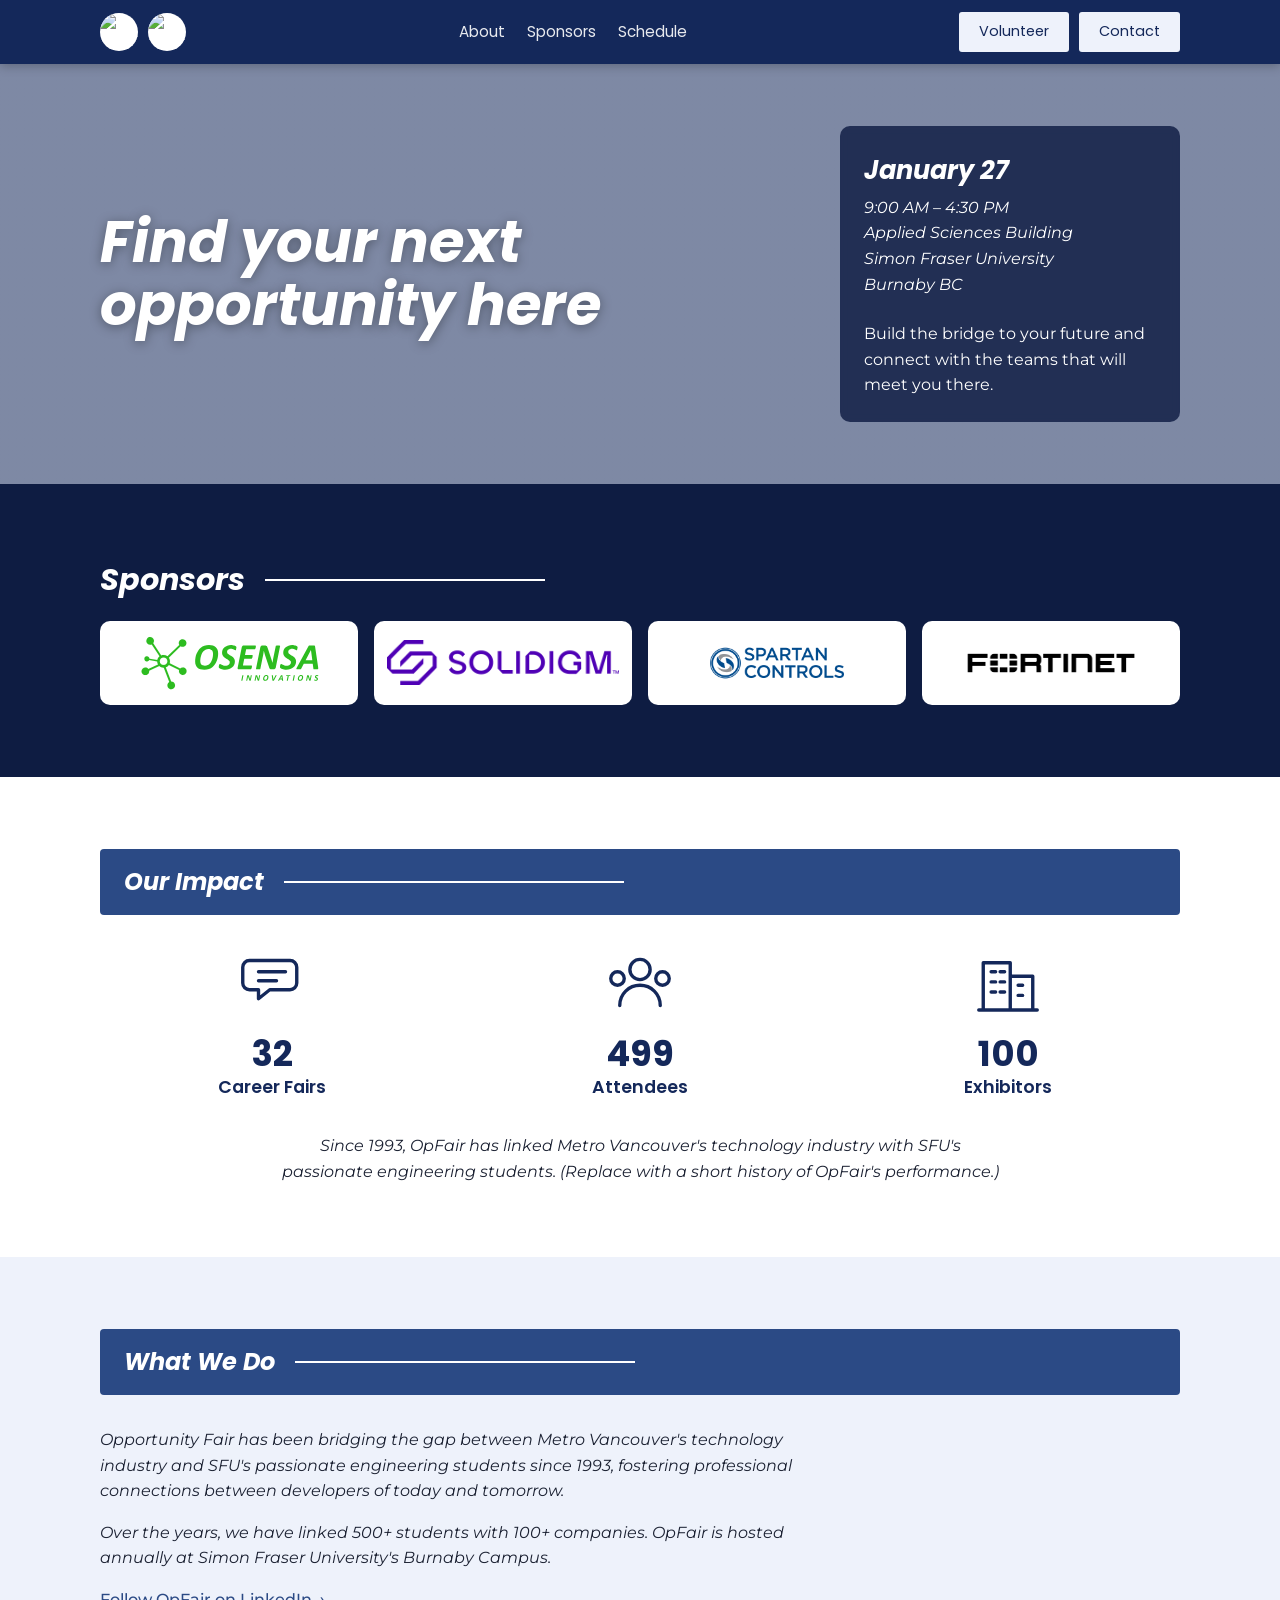
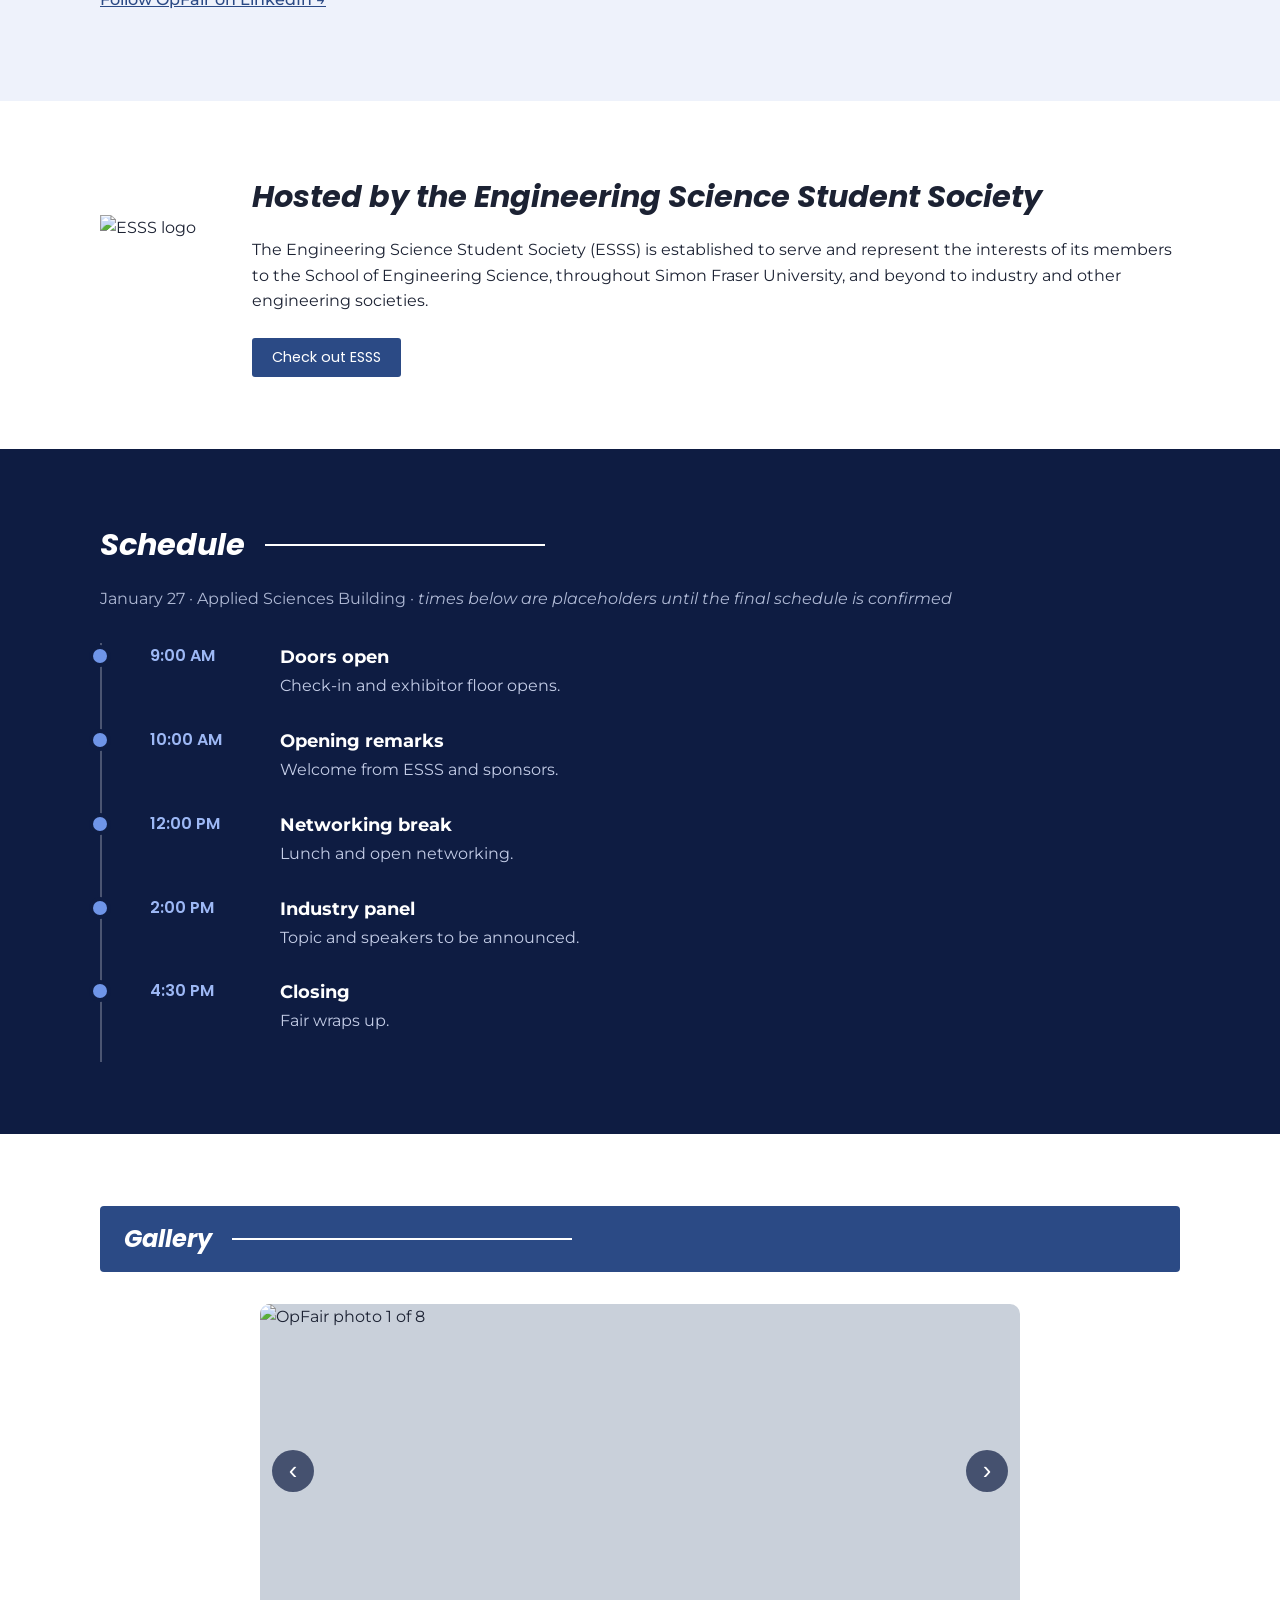
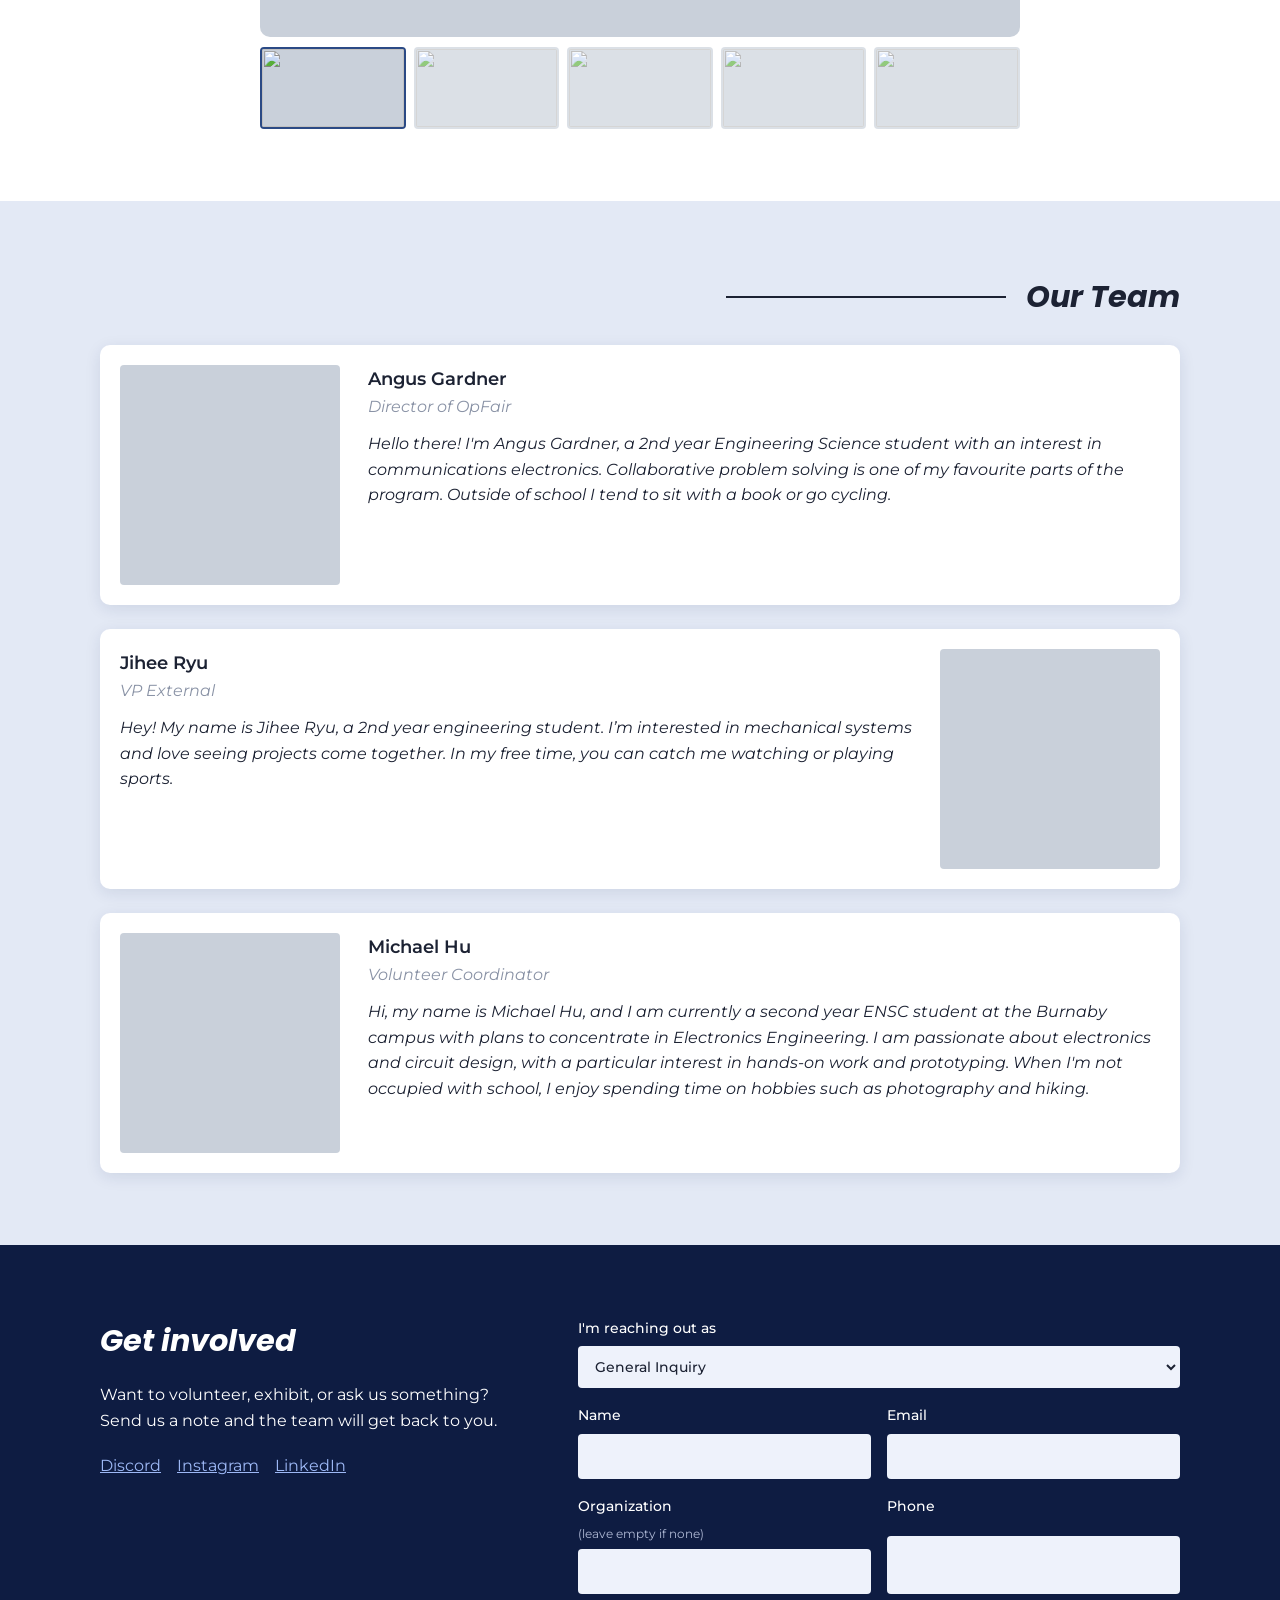
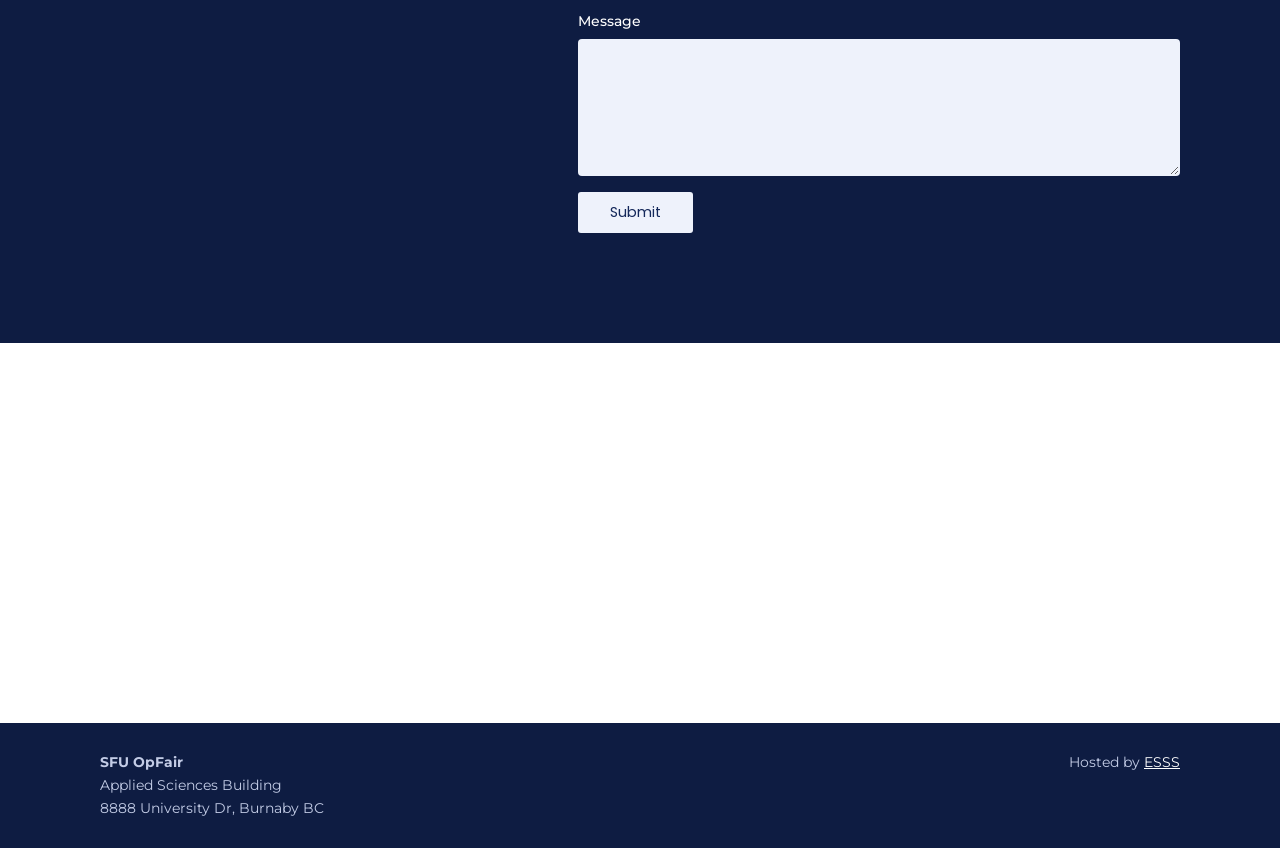
==== commit 9e54779e: "Added sponsor logos" ====
--- a/OpFair/index.html
+++ b/OpFair/index.html
@@ -56,37 +56,12 @@
     <!-- SPONSORS (dark band) -->
     <section id="sponsors" class="section section--dark">
       <div class="container">
-        <div class="tier">
-          <h2 class="tier__title">Platinum Sponsors</h2>
-          <div class="logo-grid logo-grid--lg">
-            <!-- Drop real logos in assets/sponsors/ and replace the placeholders. -->
-            <div class="logo-tile"><img src="assets/sponsors/osensa.svg" alt="Osensa" onerror="this.replaceWith(document.createTextNode('OSENSA'))"></div>
-            <div class="logo-tile">COMPANY</div>
-            <div class="logo-tile">COMPANY</div>
-            <div class="logo-tile">COMPANY</div>
-          </div>
-        </div>
-        <div class="tier">
-          <h2 class="tier__title">Gold Sponsors</h2>
-          <div class="logo-grid">
-            <div class="logo-tile">COMPANY</div>
-            <div class="logo-tile">COMPANY</div>
-            <div class="logo-tile">COMPANY</div>
-            <div class="logo-tile">COMPANY</div>
-          </div>
-        </div>
-        <div class="tier">
-          <h2 class="tier__title">Sponsors</h2>
-          <div class="logo-grid">
-            <div class="logo-tile">COMPANY</div>
-            <div class="logo-tile">COMPANY</div>
-            <div class="logo-tile">COMPANY</div>
-            <div class="logo-tile">COMPANY</div>
-            <div class="logo-tile">COMPANY</div>
-            <div class="logo-tile">COMPANY</div>
-            <div class="logo-tile">COMPANY</div>
-            <div class="logo-tile">COMPANY</div>
-          </div>
+        <h2 class="heading-italic heading-italic--rule"><span>Sponsors</span><i></i></h2>
+        <div class="logo-grid">
+          <div class="logo-tile logo-tile--image"><img src="assets/logo_osensa_green.svg" alt="Osensa"></div>
+          <div class="logo-tile logo-tile--image"><img src="assets/solidigm.png" alt="Solidigm"></div>
+          <div class="logo-tile logo-tile--image"><img src="assets/spartan.png" alt="Spartan Controls"></div>
+          <div class="logo-tile logo-tile--image"><img src="assets/Fortinet-logo-rgb-black.webp" alt="Fortinet"></div>
         </div>
       </div>
     </section>
--- a/OpFair/styles.css
+++ b/OpFair/styles.css
@@ -83,6 +83,9 @@
 .logo-tile { display: flex; align-items: center; justify-content: center; min-height: 84px; padding: 12px; background: rgba(255,255,255,.08); border: 1px solid rgba(255,255,255,.12); border-radius: var(--radius); font-family: "Poppins", sans-serif; font-weight: 600; font-size: 1.3rem; letter-spacing: .02em; color: #a8b3d6; transition: background .2s, transform .2s; }
 .logo-tile:hover { background: rgba(255,255,255,.14); transform: translateY(-2px); }
 .logo-tile img { max-height: 56px; width: auto; }
+.logo-tile--image { background: #fff; }
+.logo-tile--image:hover { background: #fff; }
+.logo-tile--image img { max-width: 100%; object-fit: contain; }
 .logo-grid--lg .logo-tile { min-height: 112px; font-size: 1.6rem; }
 
 /* ---------- Impact ---------- */
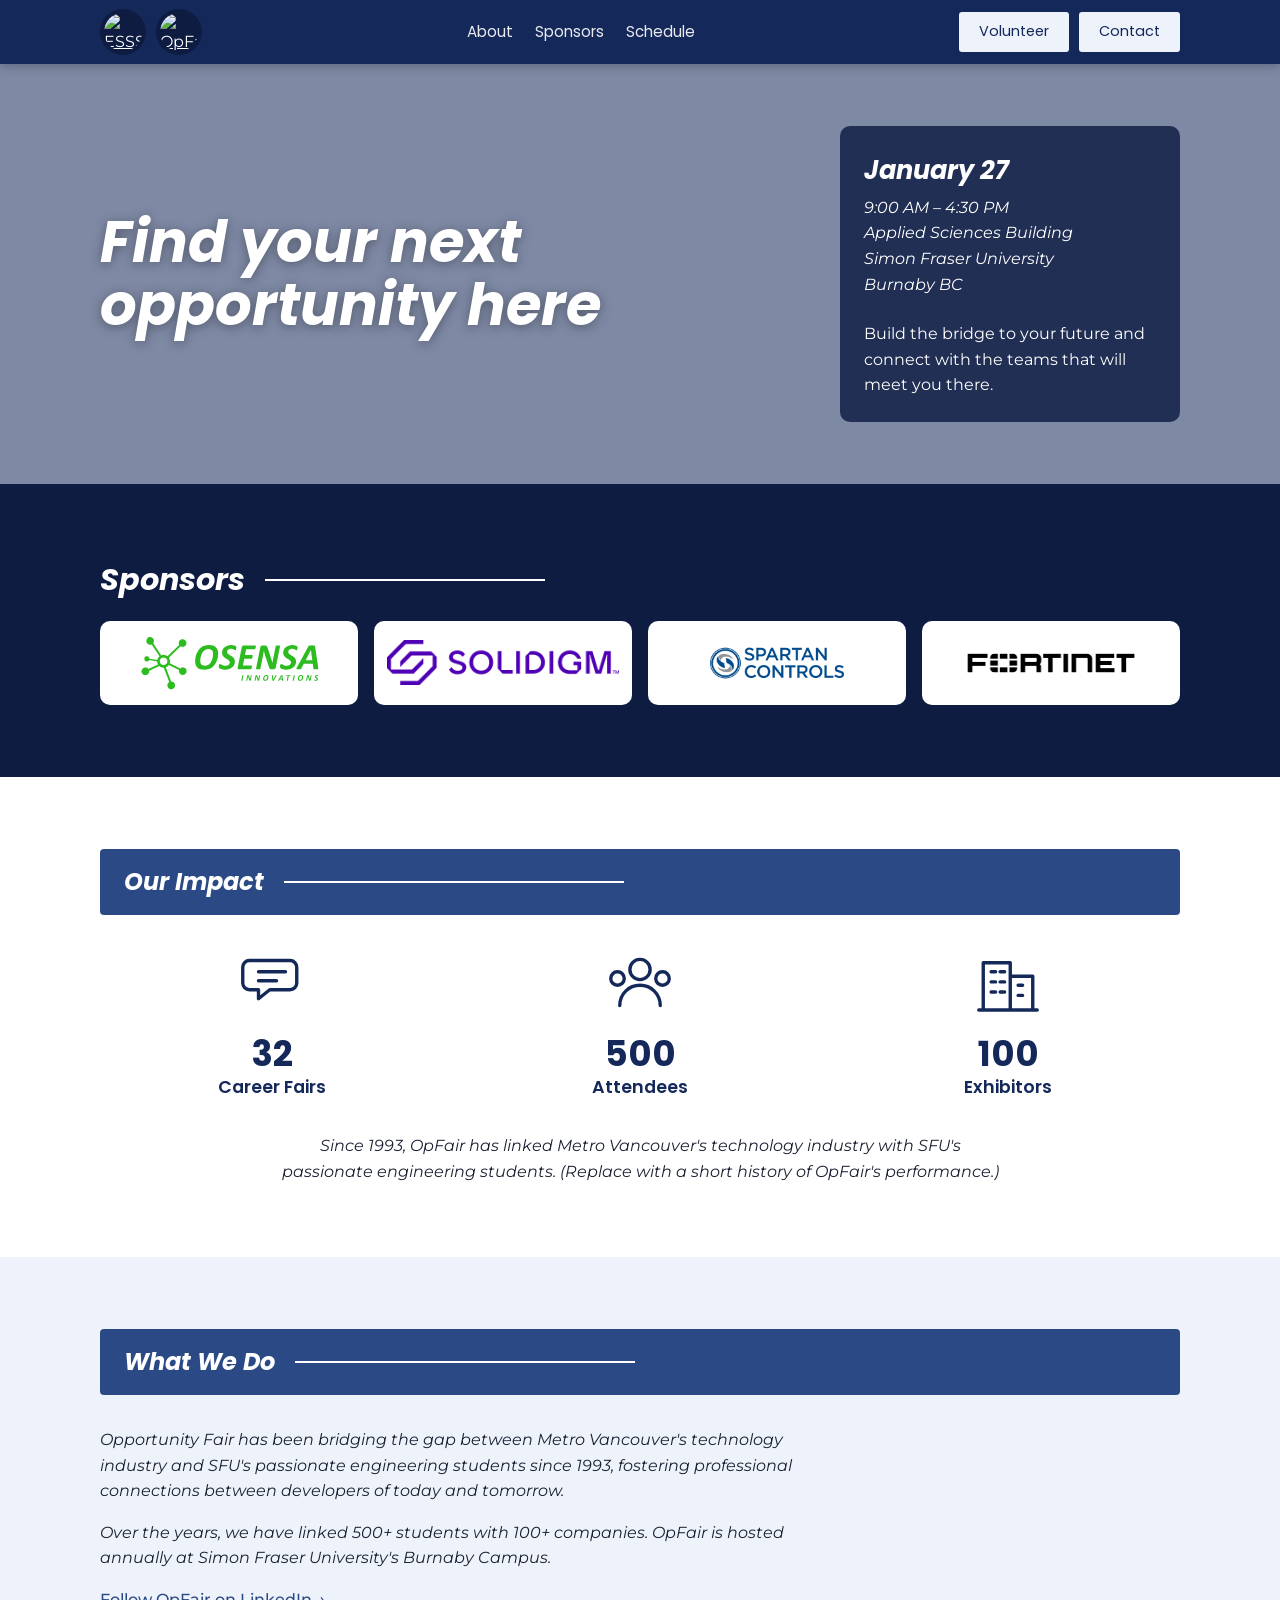
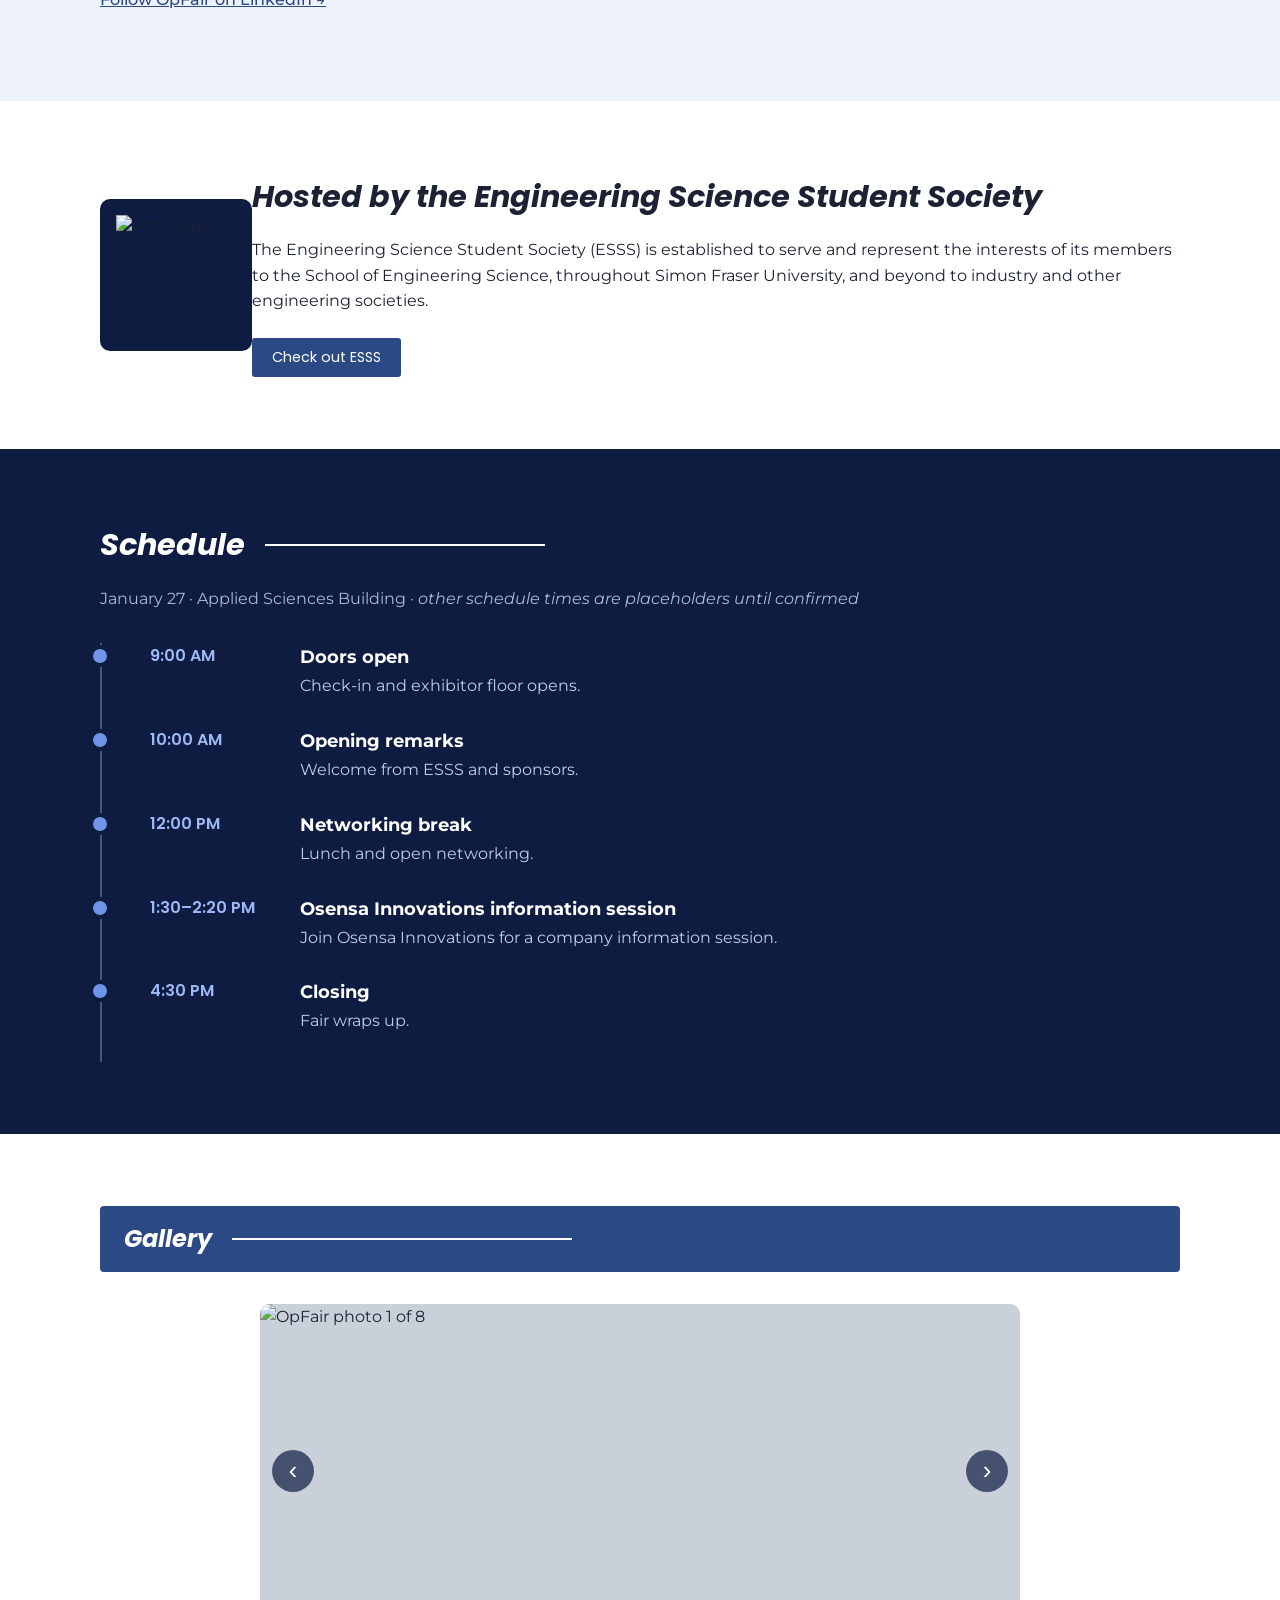
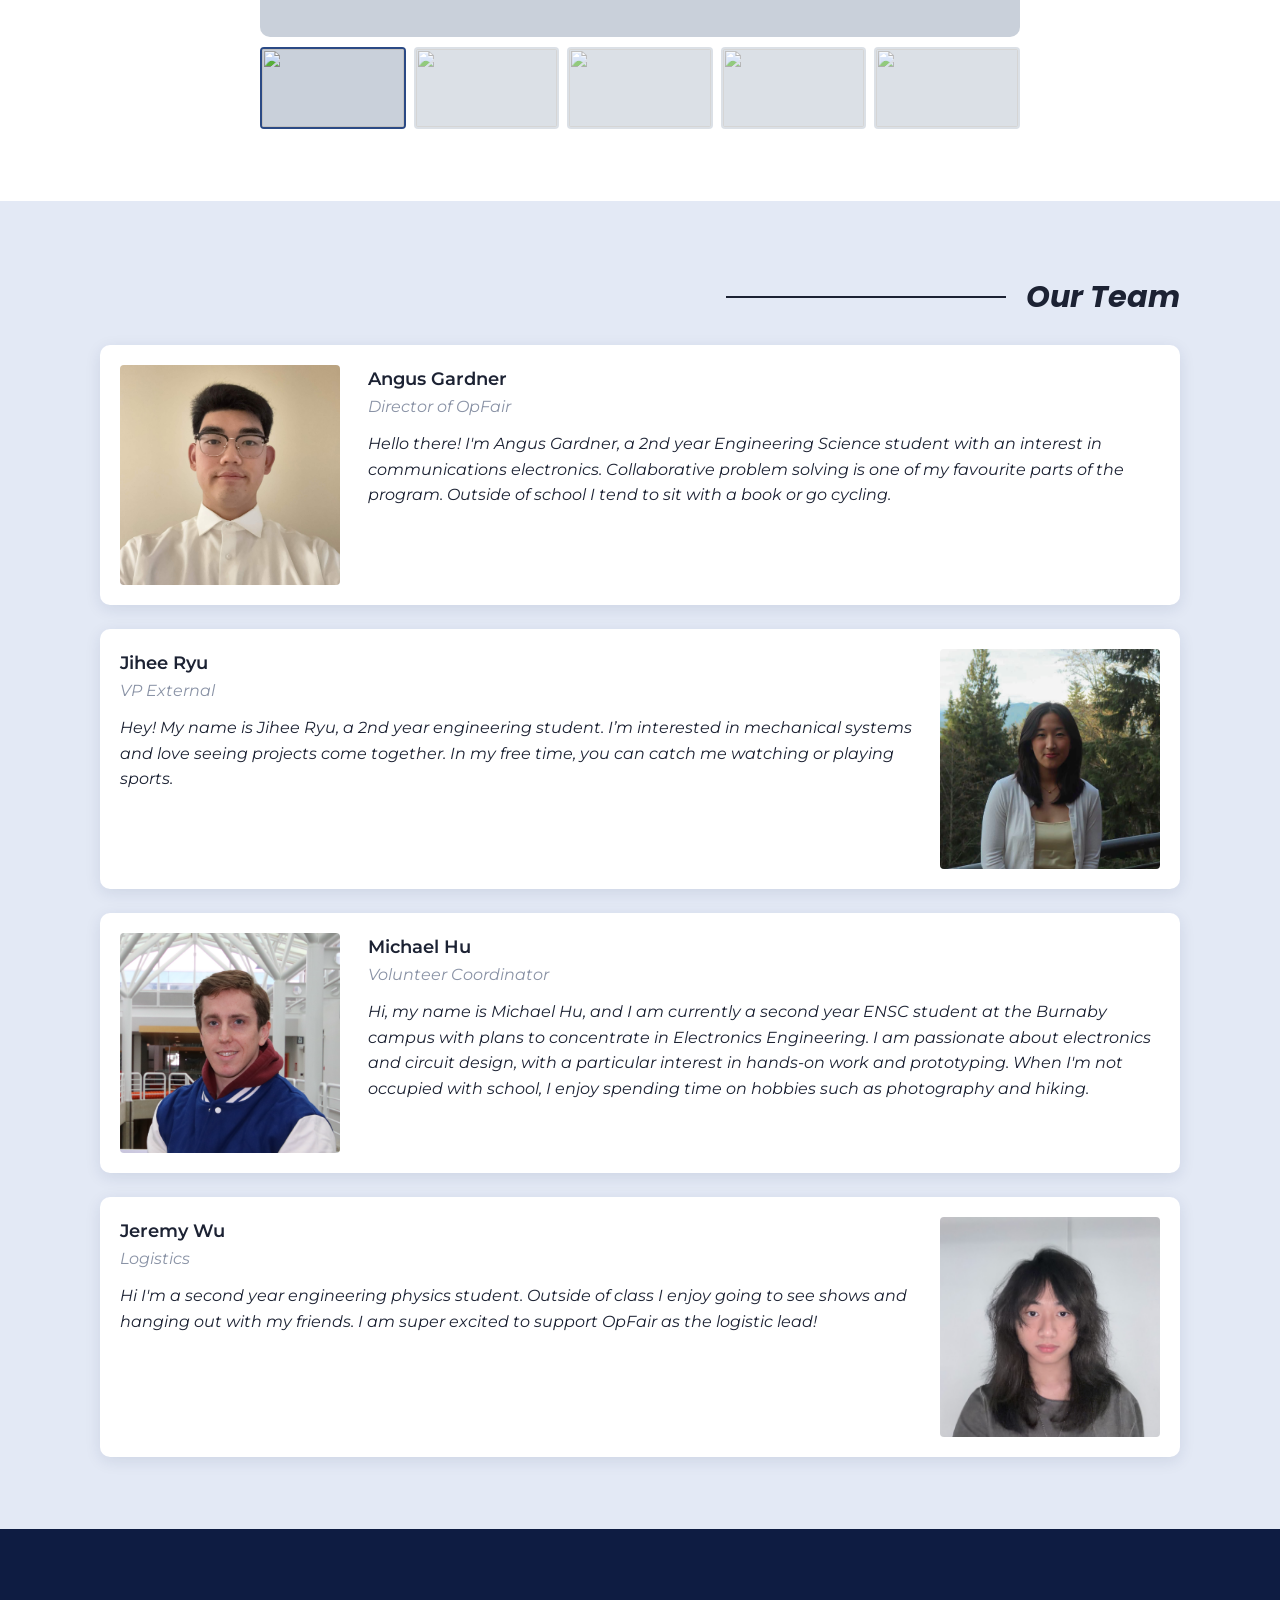
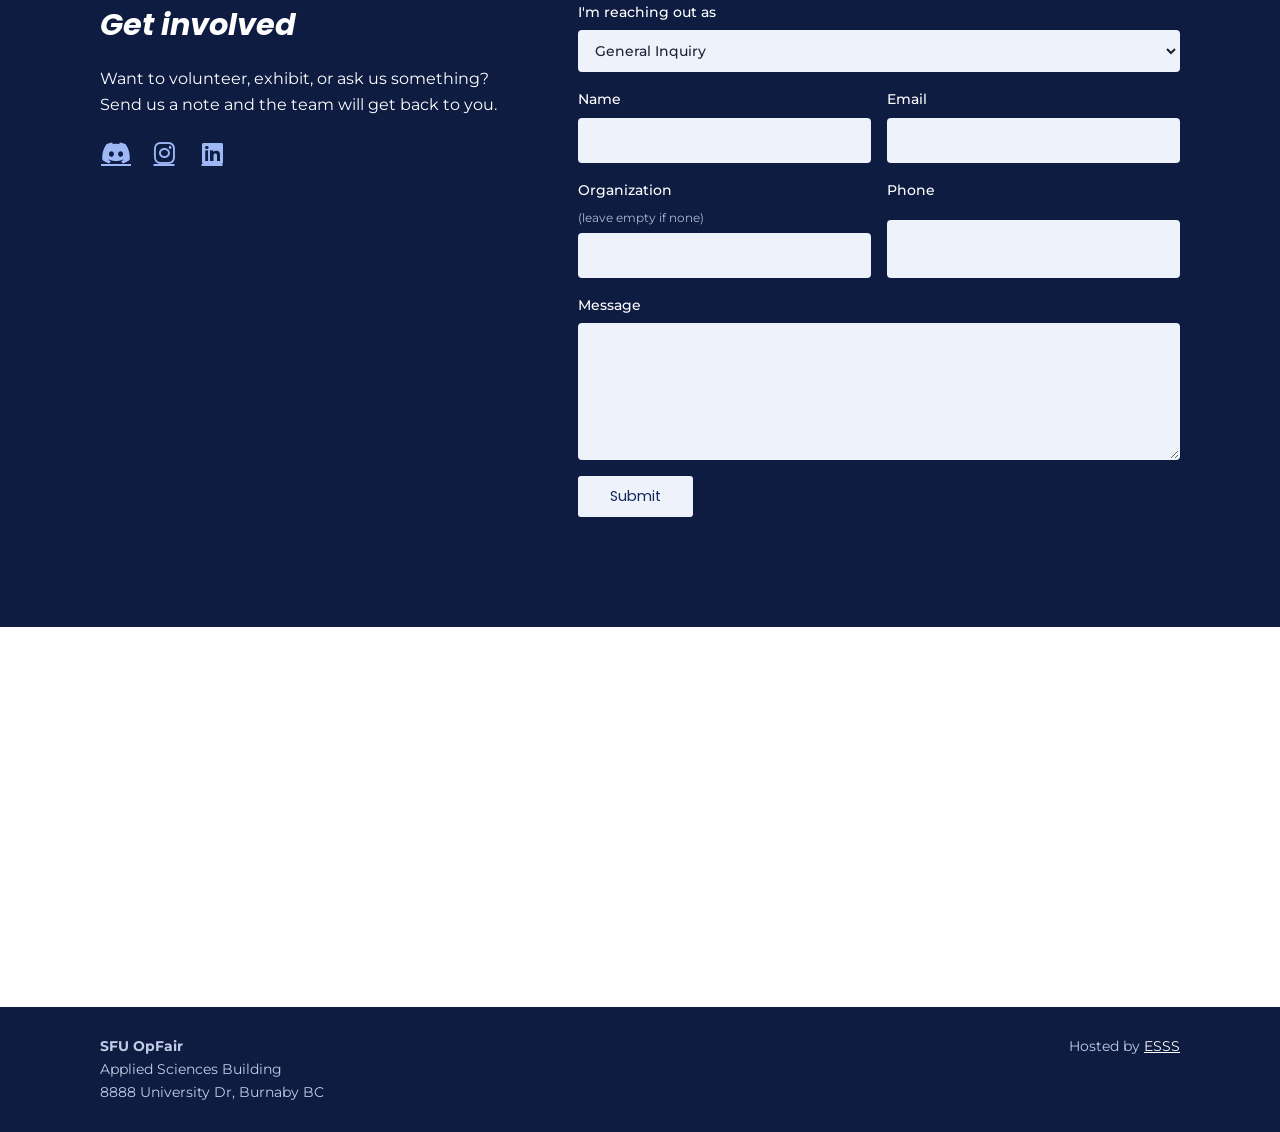
==== commit e5e12fb5: "Added team pictures" ====
--- a/OpFair/index.html
+++ b/OpFair/index.html
@@ -11,6 +11,7 @@
   <link rel="preconnect" href="https://fonts.googleapis.com">
   <link rel="preconnect" href="https://fonts.gstatic.com" crossorigin>
   <link href="https://fonts.googleapis.com/css2?family=Montserrat:ital,wght@0,400;0,500;1,400;1,500;1,600;1,700&family=Poppins:ital,wght@0,400;0,500;1,600;1,700&display=swap" rel="stylesheet">
+  <link rel="stylesheet" href="https://cdnjs.cloudflare.com/ajax/libs/font-awesome/6.7.2/css/all.min.css">
   <link rel="stylesheet" href="styles.css">
 </head>
 <body>
@@ -58,7 +59,7 @@
       <div class="container">
         <h2 class="heading-italic heading-italic--rule"><span>Sponsors</span><i></i></h2>
         <div class="logo-grid">
-          <div class="logo-tile logo-tile--image"><img src="assets/logo_osensa_green.svg" alt="Osensa"></div>
+          <div class="logo-tile logo-tile--image"><img src="assets/logo_osensa_green.svg" alt="Osensa Innovations"></div>
           <div class="logo-tile logo-tile--image"><img src="assets/solidigm.png" alt="Solidigm"></div>
           <div class="logo-tile logo-tile--image"><img src="assets/spartan.png" alt="Spartan Controls"></div>
           <div class="logo-tile logo-tile--image"><img src="assets/Fortinet-logo-rgb-black.webp" alt="Fortinet"></div>
@@ -106,7 +107,9 @@
     <!-- ESSS -->
     <section id="esss" class="section section--light">
       <div class="container esss">
-        <img src="https://static.wixstatic.com/media/f9b959_0935a9309cc84152acf1913a13cf10c0~mv2.png" alt="ESSS logo" class="esss__logo">
+        <div class="esss__logo-card">
+          <img src="https://static.wixstatic.com/media/f9b959_0935a9309cc84152acf1913a13cf10c0~mv2.png" alt="ESSS logo" class="esss__logo">
+        </div>
         <div>
           <h2 class="heading-italic">Hosted by the Engineering Science Student Society</h2>
           <p>The Engineering Science Student Society (ESSS) is established to serve and represent the interests of its members to the School of Engineering Science, throughout Simon Fraser University, and beyond to industry and other engineering societies.</p>
@@ -119,12 +122,12 @@
     <section id="schedule" class="section section--dark">
       <div class="container">
         <h2 class="heading-italic heading-italic--rule"><span>Schedule</span><i></i></h2>
-        <p class="muted">January 27 · Applied Sciences Building · <em>times below are placeholders until the final schedule is confirmed</em></p>
+        <p class="muted">January 27 · Applied Sciences Building · <em>other schedule times are placeholders until confirmed</em></p>
         <ol class="timeline">
           <li><time>9:00 AM</time><div><h3>Doors open</h3><p>Check-in and exhibitor floor opens.</p></div></li>
           <li><time>10:00 AM</time><div><h3>Opening remarks</h3><p>Welcome from ESSS and sponsors.</p></div></li>
           <li><time>12:00 PM</time><div><h3>Networking break</h3><p>Lunch and open networking.</p></div></li>
-          <li><time>2:00 PM</time><div><h3>Industry panel</h3><p>Topic and speakers to be announced.</p></div></li>
+          <li><time>1:30–2:20 PM</time><div><h3>Osensa Innovations information session</h3><p>Join Osensa Innovations for a company information session.</p></div></li>
           <li><time>4:30 PM</time><div><h3>Closing</h3><p>Fair wraps up.</p></div></li>
         </ol>
       </div>
@@ -150,9 +153,8 @@
       <div class="container">
         <h2 class="heading-italic heading-italic--right heading-italic--rule"><i></i><span>Our Team</span></h2>
         <div class="team">
-          <!-- Duplicate this card for each team member. Replace .team__photo with <img>. -->
-          <article class="card">
-            <div class="card__photo" role="img" aria-label="Photo placeholder"></div>
+          <article class="card">
+            <div class="card__photo"><img src="assets/team/angus-gardner.jpg" alt="Angus Gardner"></div>
             <div class="card__body">
               <h3>Angus Gardner</h3>
               <p class="card__role">Director of OpFair</p>
@@ -160,7 +162,7 @@
             </div>
           </article>
           <article class="card">
-            <div class="card__photo" role="img" aria-label="Photo placeholder"></div>
+            <div class="card__photo"><img src="assets/team/jihee-ryu.jpg" alt="Jihee Ryu"></div>
             <div class="card__body">
               <h3>Jihee Ryu</h3>
               <p class="card__role">VP External</p>
@@ -168,11 +170,19 @@
             </div>
           </article>
           <article class="card">
-            <div class="card__photo" role="img" aria-label="Photo placeholder"></div>
+            <div class="card__photo"><img src="assets/team/michael-hu.png" alt="Michael Hu"></div>
             <div class="card__body">
               <h3>Michael Hu</h3>
               <p class="card__role">Volunteer Coordinator</p>
               <p>Hi, my name is Michael Hu, and I am currently a second year ENSC student at the Burnaby campus with plans to concentrate in Electronics Engineering. I am passionate about electronics and circuit design, with a particular interest in hands-on work and prototyping. When I'm not occupied with school, I enjoy spending time on hobbies such as photography and hiking.</p>
+            </div>
+          </article>
+          <article class="card">
+            <div class="card__photo"><img src="assets/team/jeremy-wu.png" alt="Jeremy Wu"></div>
+            <div class="card__body">
+              <h3>Jeremy Wu</h3>
+              <p class="card__role">Logistics</p>
+              <p>Hi I'm a second year engineering physics student. Outside of class I enjoy going to see shows and hanging out with my friends. I am super excited to support OpFair as the logistic lead!</p>
             </div>
           </article>
         </div>
@@ -186,9 +196,9 @@
           <h2 class="heading-italic">Get involved</h2>
           <p>Want to volunteer, exhibit, or ask us something? Send us a note and the team will get back to you.</p>
           <ul class="socials">
-            <li><a href="https://discord.gg/DmgE8EECaT" target="_blank" rel="noopener">Discord</a></li>
-            <li><a href="https://www.instagram.com/sfuengineers/" target="_blank" rel="noopener">Instagram</a></li>
-            <li><a href="https://ca.linkedin.com/company/sfu-engineering-science-student-society" target="_blank" rel="noopener">LinkedIn</a></li>
+            <li><a href="https://discord.gg/DmgE8EECaT" target="_blank" rel="noopener" aria-label="Discord"><i class="fa-brands fa-discord" aria-hidden="true"></i></a></li>
+            <li><a href="https://www.instagram.com/sfuengineers/" target="_blank" rel="noopener" aria-label="Instagram"><i class="fa-brands fa-instagram" aria-hidden="true"></i></a></li>
+            <li><a href="https://www.linkedin.com/company/sfuopfair/about/" target="_blank" rel="noopener" aria-label="LinkedIn"><i class="fa-brands fa-linkedin" aria-hidden="true"></i></a></li>
           </ul>
         </div>
 
--- a/OpFair/styles.css
+++ b/OpFair/styles.css
@@ -28,7 +28,8 @@
 .nav { position: sticky; top: 0; z-index: 50; background: var(--navy); color: var(--white); box-shadow: 0 2px 10px rgba(0,0,0,.25); }
 .nav__inner { width: min(var(--max), 100% - 24px); margin-inline: auto; display: flex; align-items: center; justify-content: space-between; gap: 16px; min-height: 64px; }
 .nav__logos { display: flex; gap: 10px; }
-.nav__logos img { width: 38px; height: 38px; object-fit: contain; border-radius: 50%; background: #fff; }
+.nav__logos a { display: grid; width: 46px; height: 46px; place-items: center; border-radius: 50%; background: var(--navy-deep); }
+.nav__logos img { width: 38px; height: 38px; object-fit: contain; border-radius: 50%; background: transparent; }
 .nav__links { display: flex; gap: 22px; font-family: "Poppins", sans-serif; font-size: .95rem; }
 .nav__links a { text-decoration: none; opacity: .9; }
 .nav__links a:hover { opacity: 1; text-decoration: underline; }
@@ -96,11 +97,12 @@
 
 /* ---------- ESSS ---------- */
 .esss { display: grid; grid-template-columns: 120px 1fr; gap: 32px; align-items: center; }
+.esss__logo-card { display: grid; width: 152px; height: 152px; place-items: center; padding: 16px; border-radius: var(--radius); background: var(--navy-deep); }
 .esss__logo { width: 120px; height: 120px; object-fit: contain; }
 
 /* ---------- Timeline ---------- */
 .timeline { list-style: none; margin: 0; padding: 0 0 0 20px; border-left: 2px solid rgba(255,255,255,.25); }
-.timeline li { position: relative; display: grid; grid-template-columns: 110px 1fr; gap: 20px; padding: 0 0 28px 28px; }
+.timeline li { position: relative; display: grid; grid-template-columns: 130px 1fr; gap: 20px; padding: 0 0 28px 28px; }
 .timeline li::before { content: ""; position: absolute; left: -29px; top: 6px; width: 14px; height: 14px; background: #6f95e8; border-radius: 50%; box-shadow: 0 0 0 4px var(--navy-deep); }
 .timeline time { font-family: "Poppins", sans-serif; font-weight: 600; color: #9db8f5; }
 .timeline h3 { margin: 0; font-size: 1.1rem; }
@@ -133,7 +135,8 @@
 /* ---------- Contact ---------- */
 .contact { display: grid; grid-template-columns: 1fr 1.4fr; gap: 48px; align-items: start; }
 .socials { list-style: none; display: flex; gap: 16px; padding: 0; margin: 20px 0 0; }
-.socials a { color: #9db8f5; }
+.socials a { display: inline-flex; min-width: 32px; min-height: 32px; align-items: center; justify-content: center; color: #9db8f5; font-size: 1.5rem; }
+.socials a:hover { color: #fff; }
 .form { display: grid; gap: 16px; }
 .form label { display: grid; gap: 6px; font-size: .9rem; font-weight: 500; }
 .form small { color: #aeb8d4; font-weight: 400; }
@@ -167,6 +170,8 @@
   .btn { padding: 6px 10px; font-size: .75rem; }
   .stats { grid-template-columns: 1fr; }
   .esss { grid-template-columns: 1fr; text-align: left; }
+  .esss__logo-card { width: 136px; height: 136px; }
+  .esss__logo { width: 104px; height: 104px; }
   .card, .card:nth-child(even) { grid-template-columns: 1fr; }
   .card:nth-child(even) .card__photo { order: 0; }
   .card__photo { max-width: 220px; }
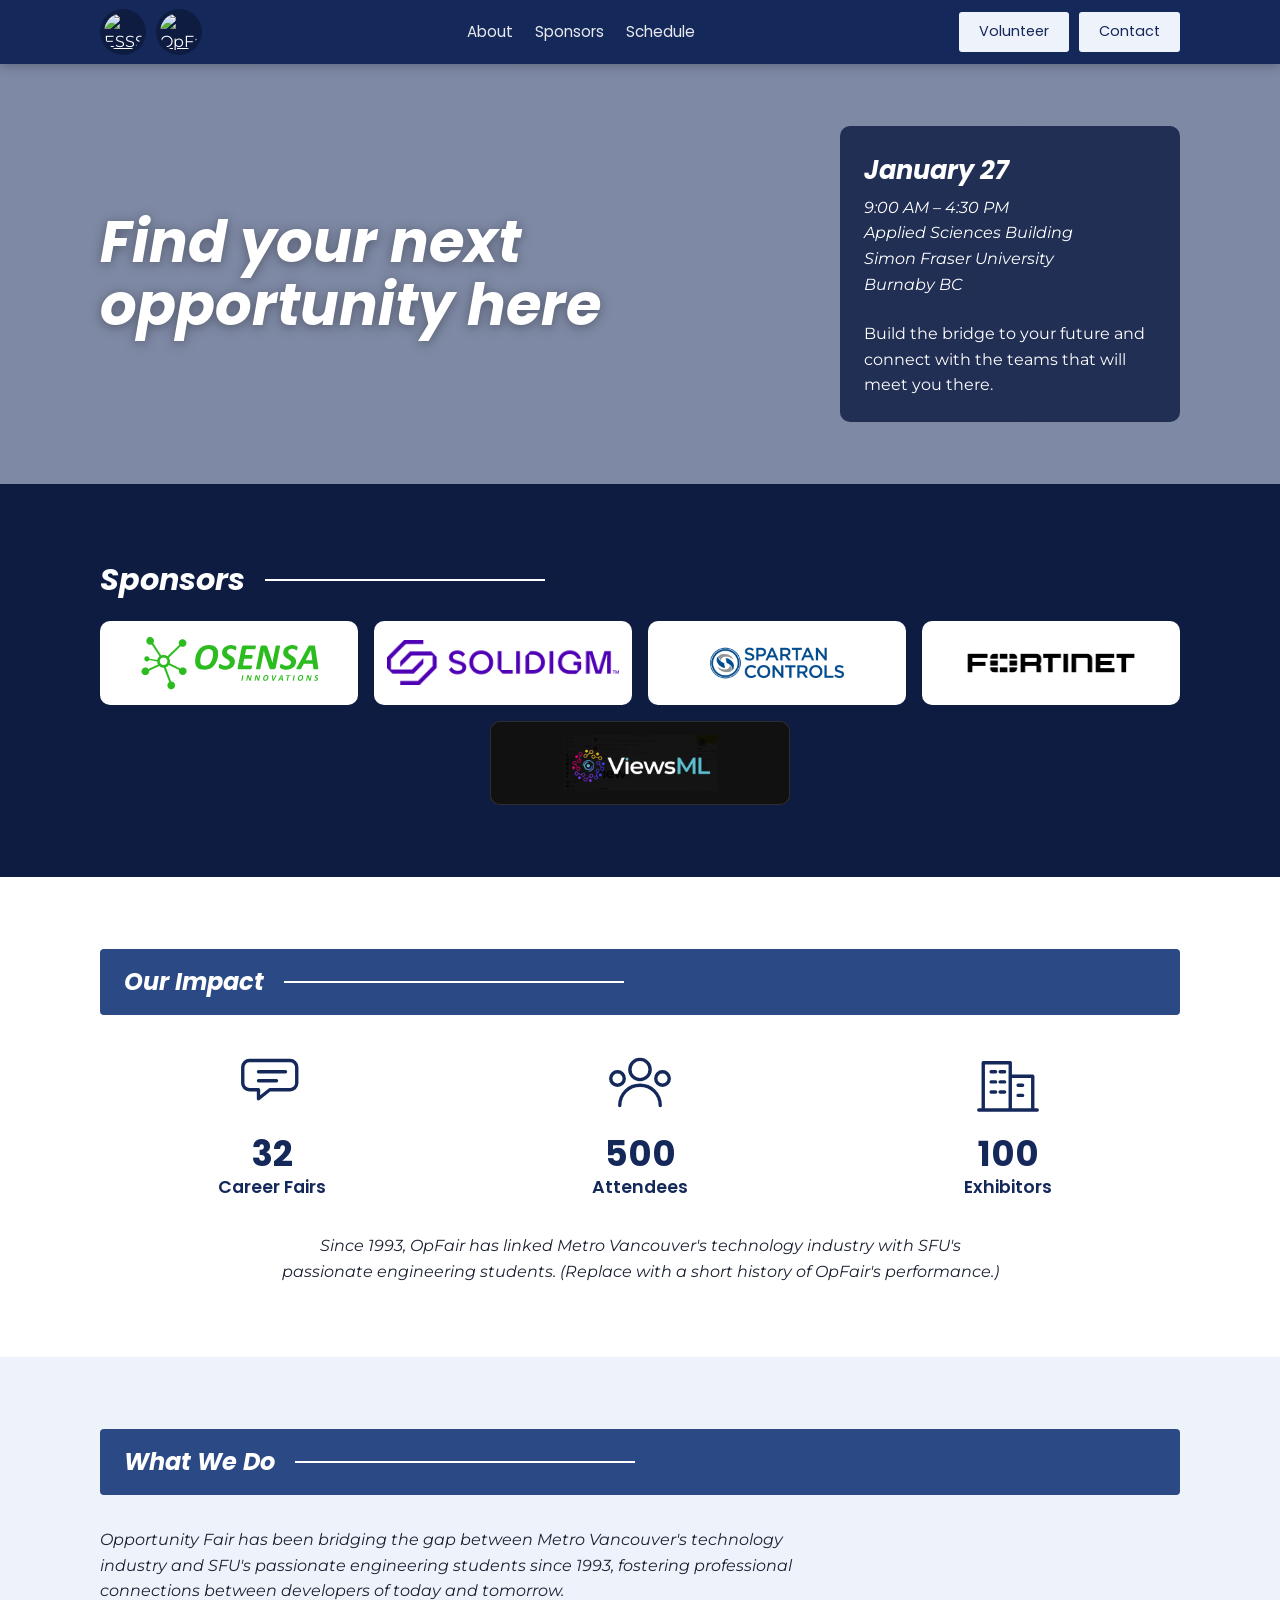
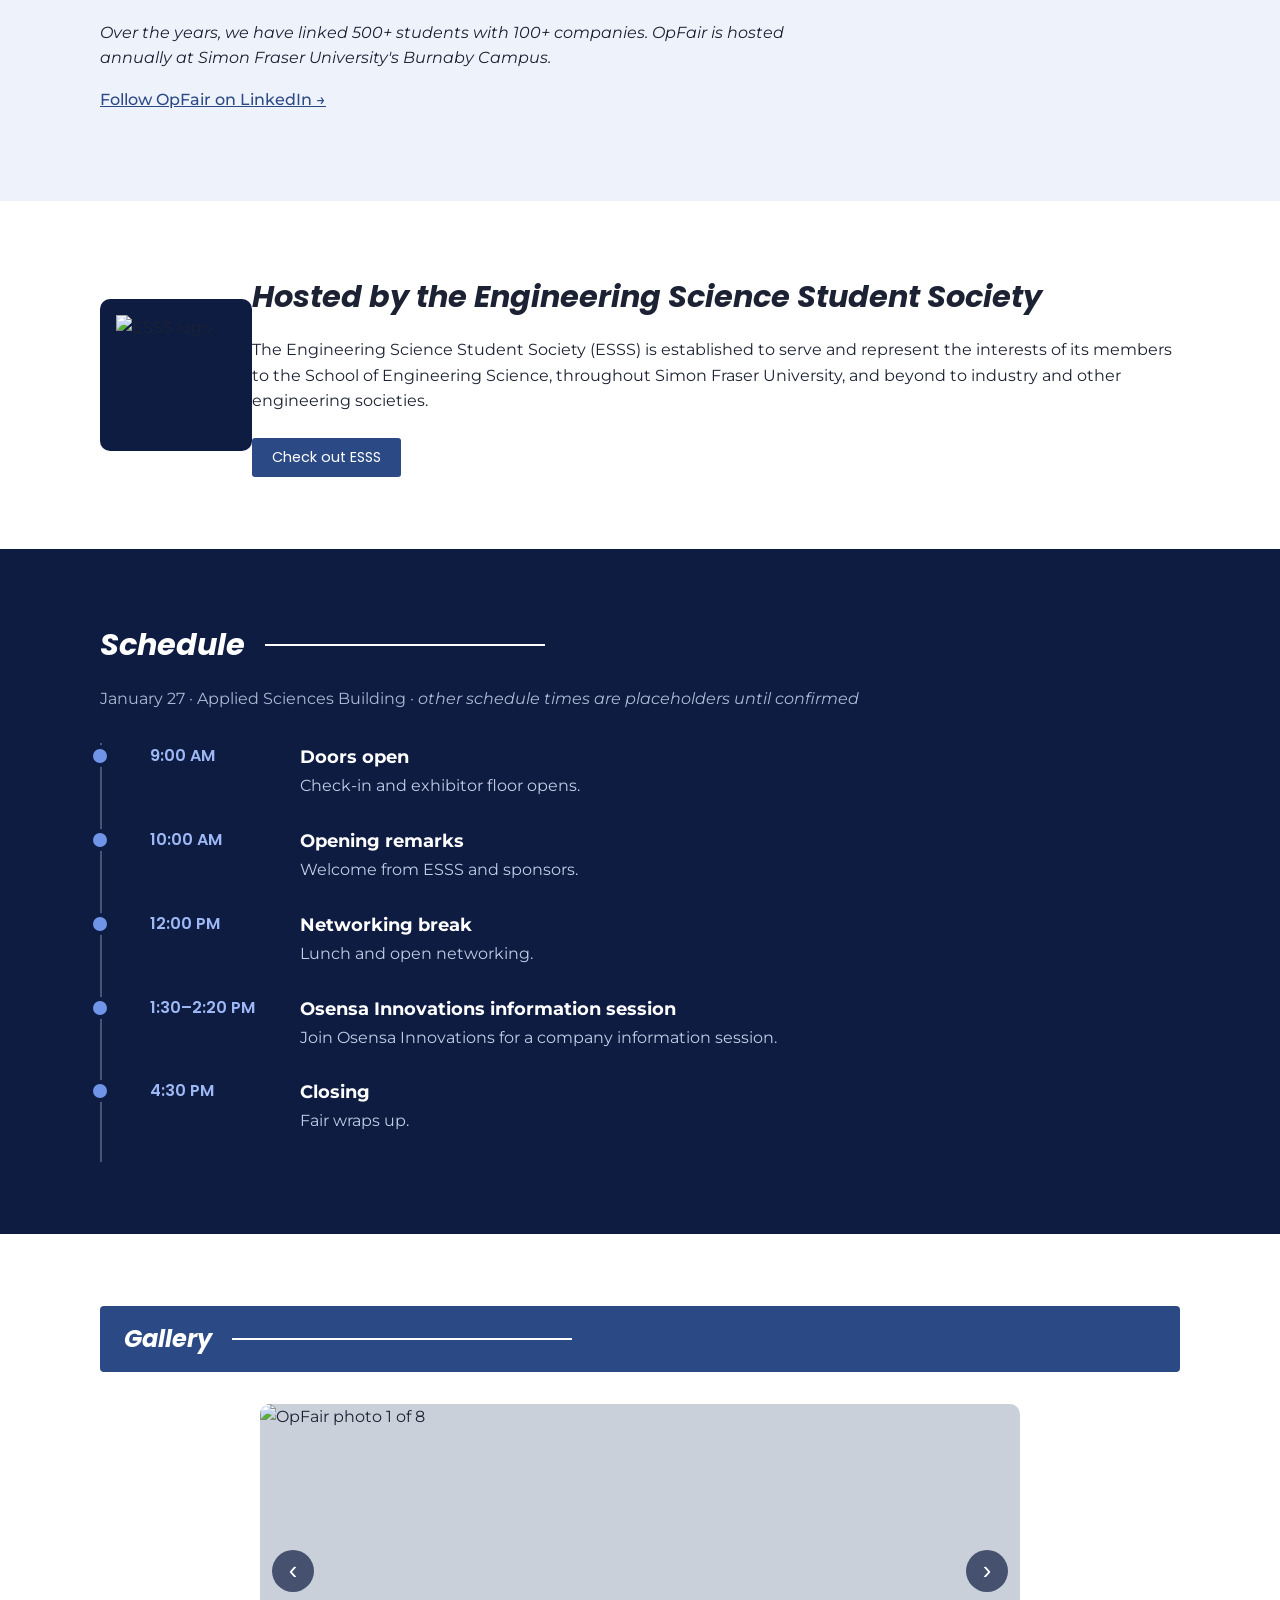
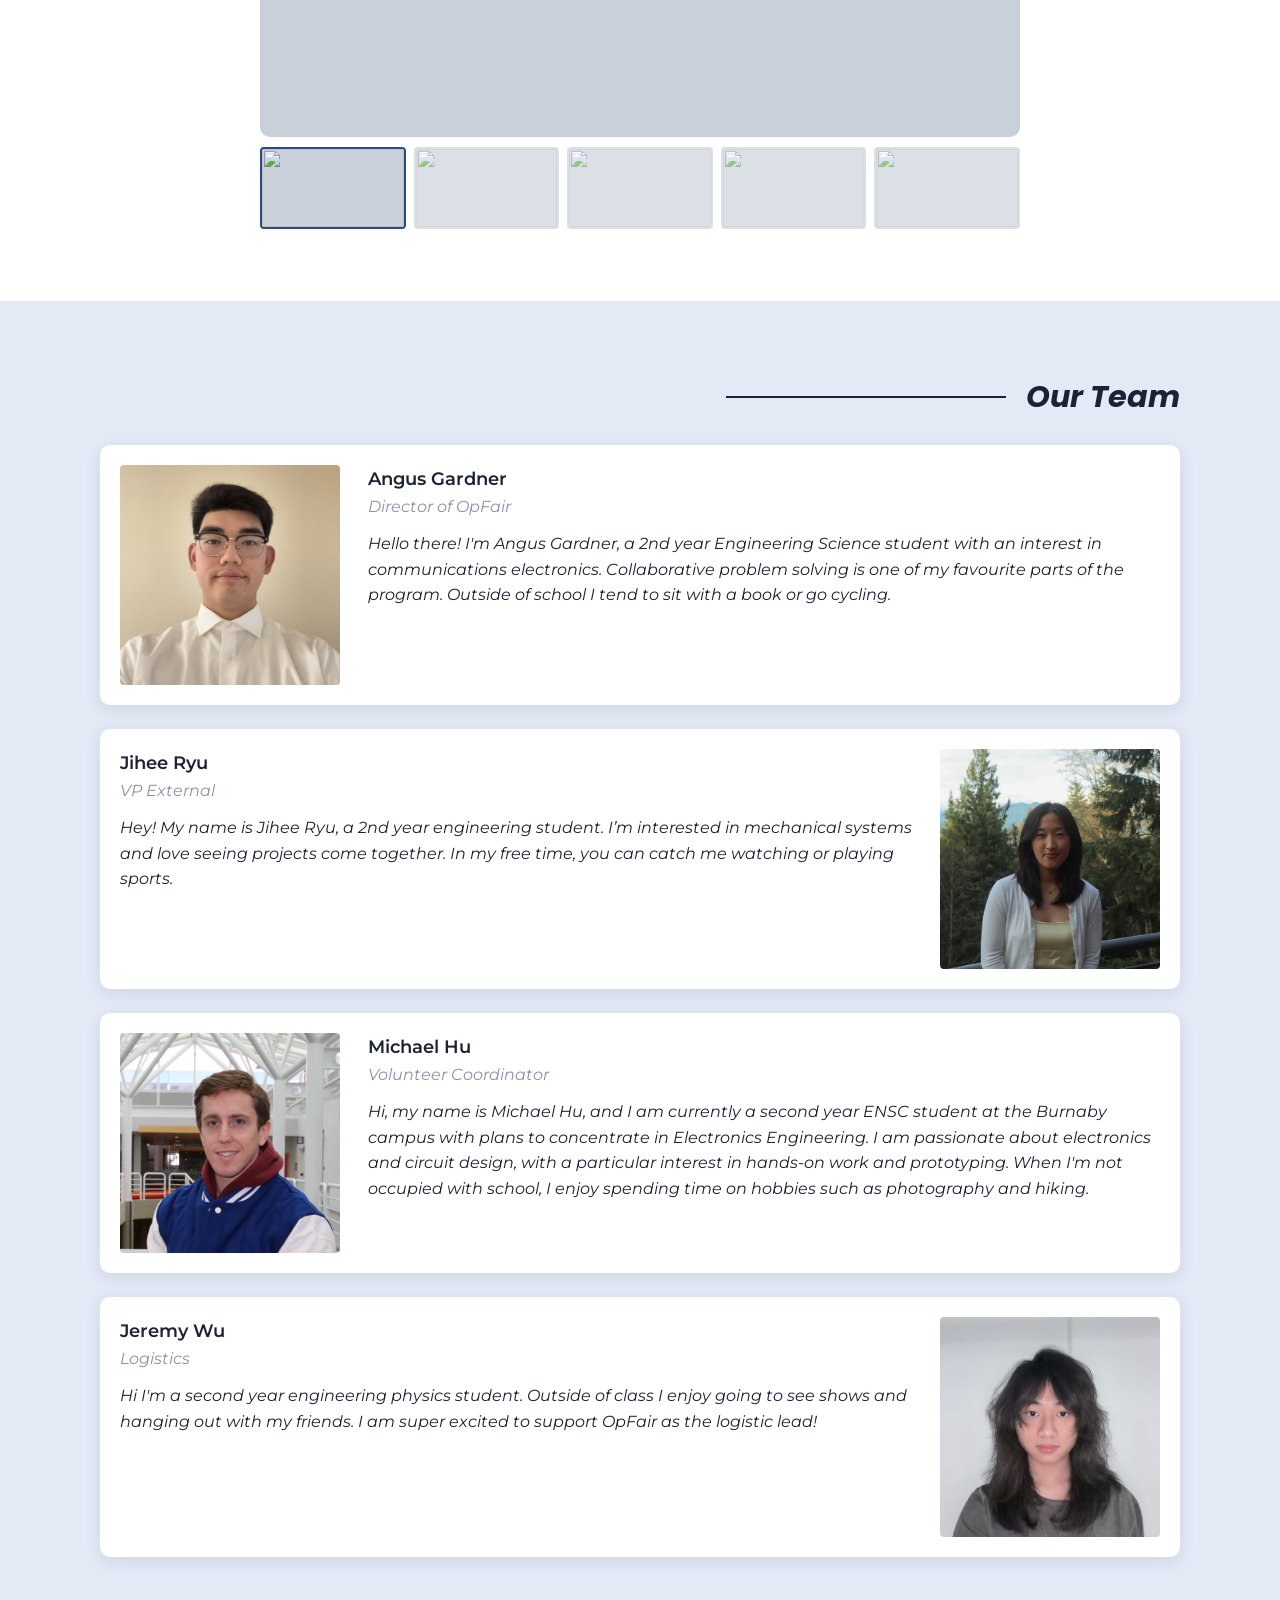
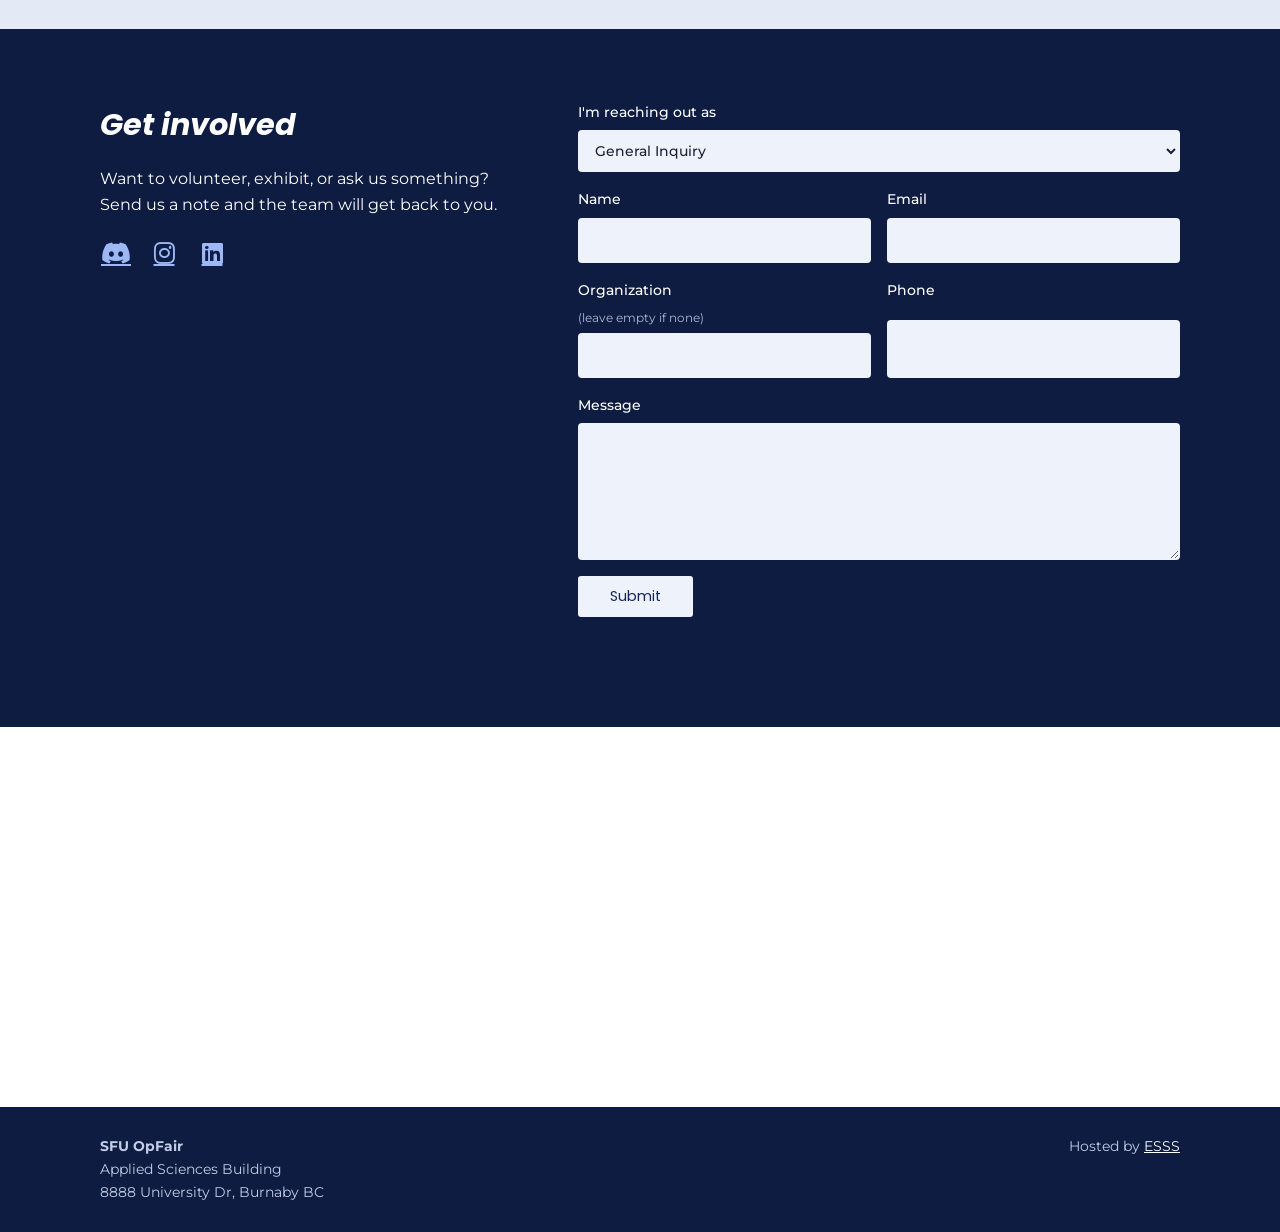
==== commit cbccb9bd: "Added a new company" ====
--- a/OpFair/index.html
+++ b/OpFair/index.html
@@ -63,6 +63,7 @@
           <div class="logo-tile logo-tile--image"><img src="assets/solidigm.png" alt="Solidigm"></div>
           <div class="logo-tile logo-tile--image"><img src="assets/spartan.png" alt="Spartan Controls"></div>
           <div class="logo-tile logo-tile--image"><img src="assets/Fortinet-logo-rgb-black.webp" alt="Fortinet"></div>
+          <div class="logo-tile logo-tile--image logo-tile--viewsml"><img src="assets/viewsml.png" alt="ViewsML"></div>
         </div>
       </div>
     </section>
--- a/OpFair/styles.css
+++ b/OpFair/styles.css
@@ -87,6 +87,8 @@
 .logo-tile--image { background: #fff; }
 .logo-tile--image:hover { background: #fff; }
 .logo-tile--image img { max-width: 100%; object-fit: contain; }
+.logo-tile--viewsml { grid-column: 1 / -1; justify-self: center; width: min(100%, 300px); background: #111; }
+.logo-tile--viewsml:hover { background: #111; }
 .logo-grid--lg .logo-tile { min-height: 112px; font-size: 1.6rem; }
 
 /* ---------- Impact ---------- */
@@ -160,6 +162,7 @@
   .hero__card { max-width: 380px; }
   .contact { grid-template-columns: 1fr; gap: 32px; }
   .logo-grid { grid-template-columns: repeat(2, 1fr); }
+  .logo-tile--viewsml { grid-column: 1 / -1; }
 }
 @media (max-width: 640px) {
   .section { padding: 48px 0; }
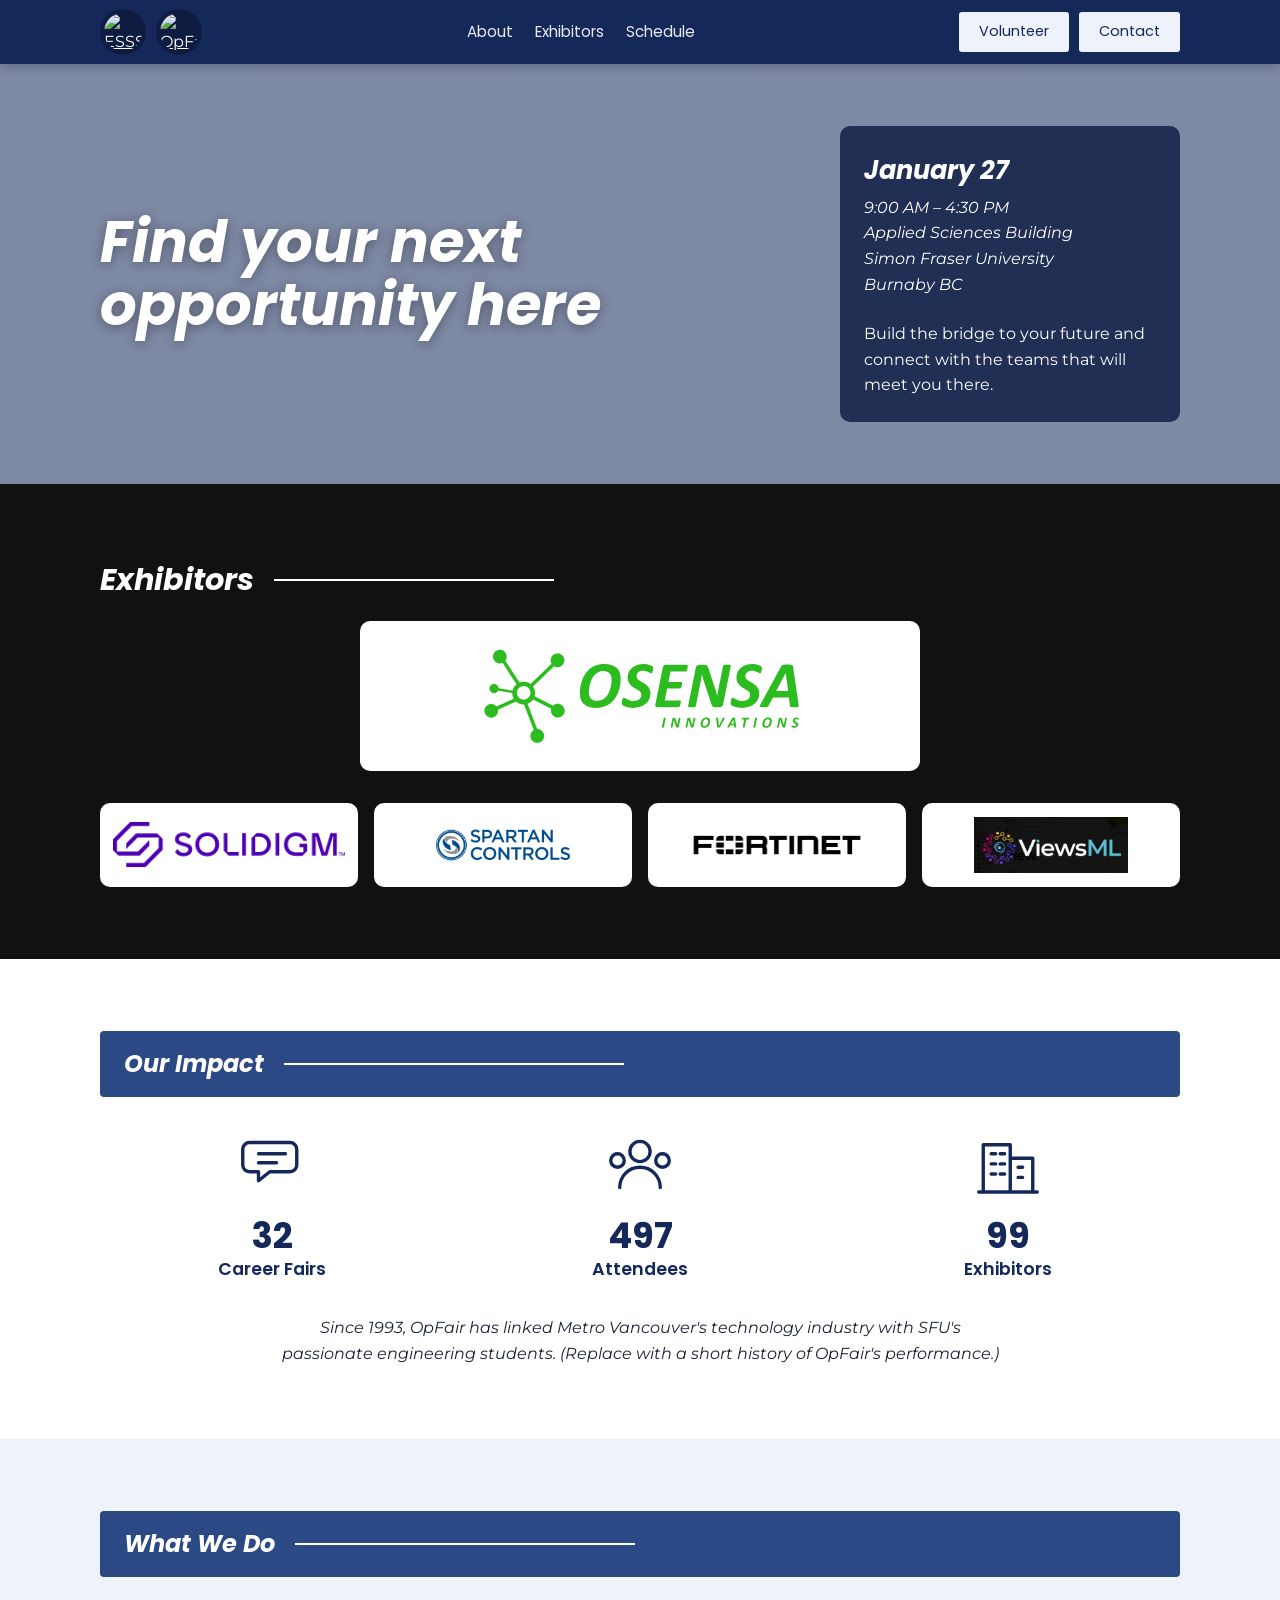
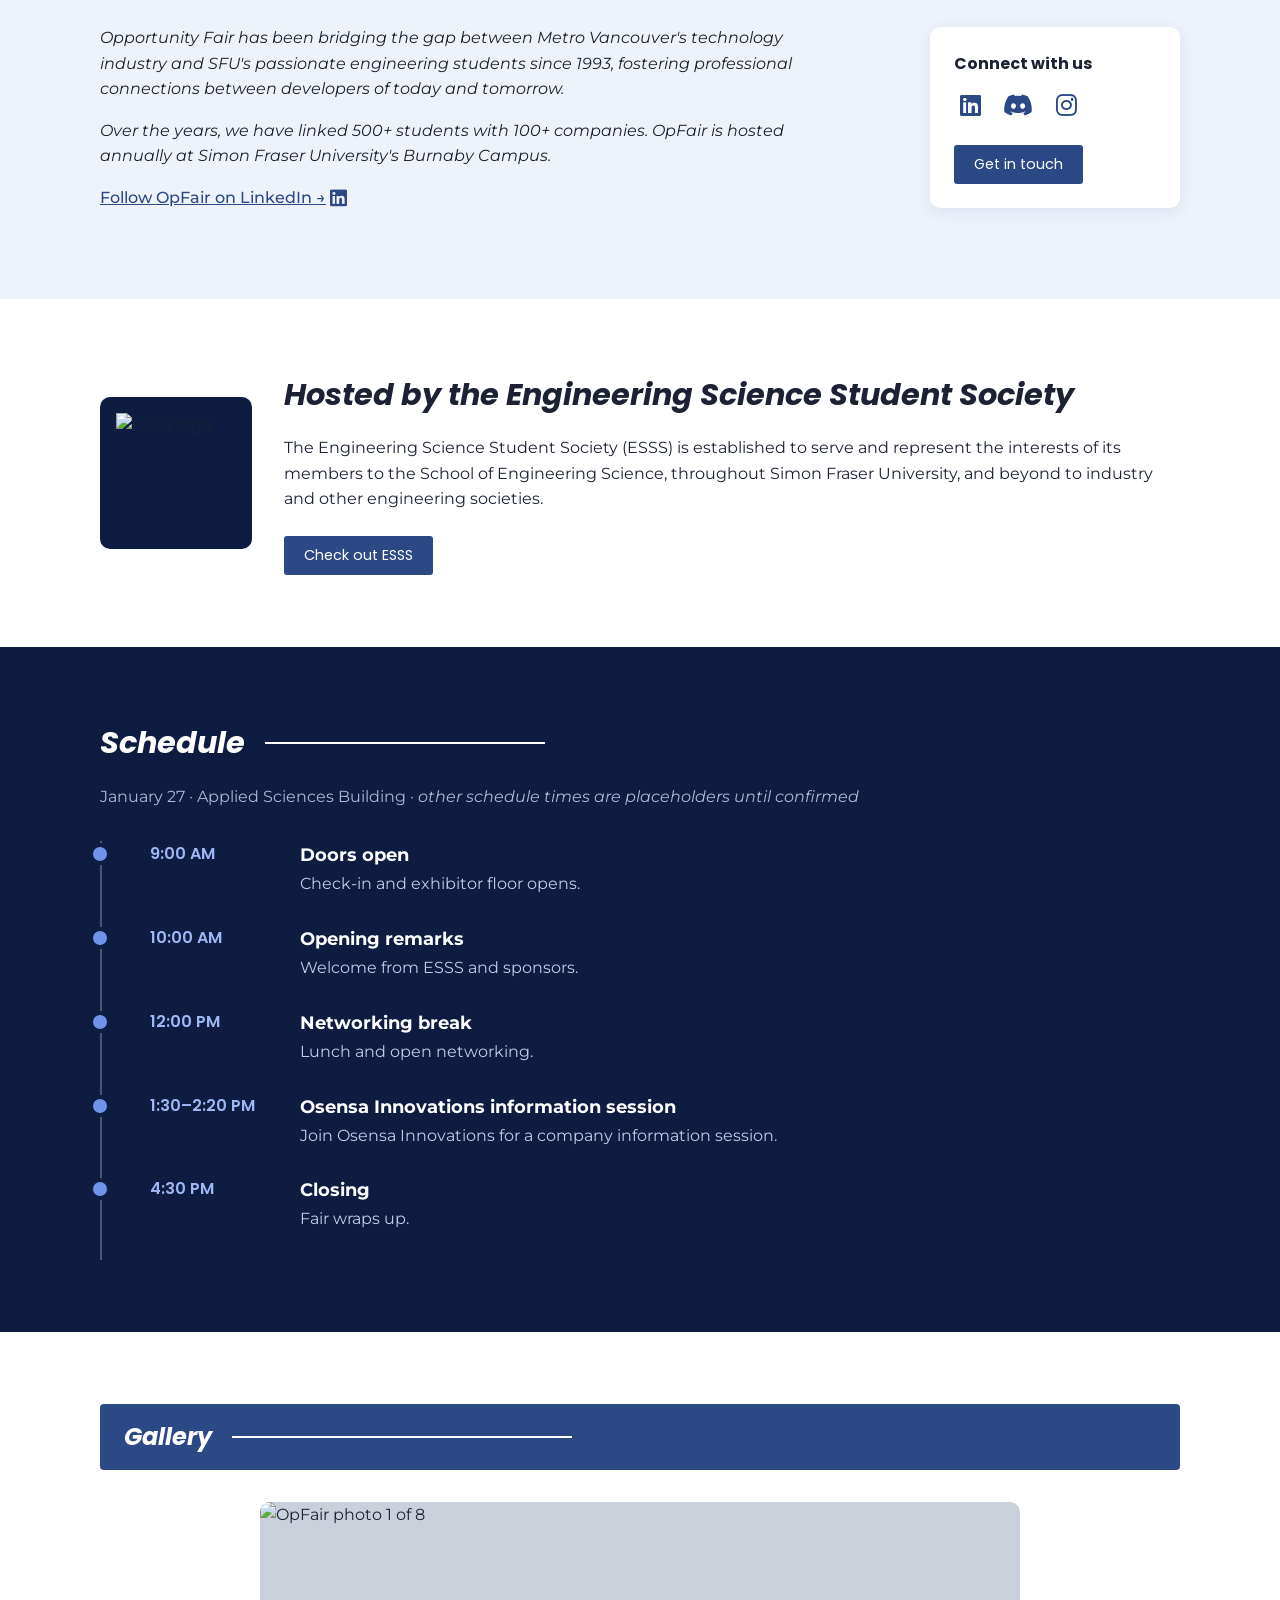
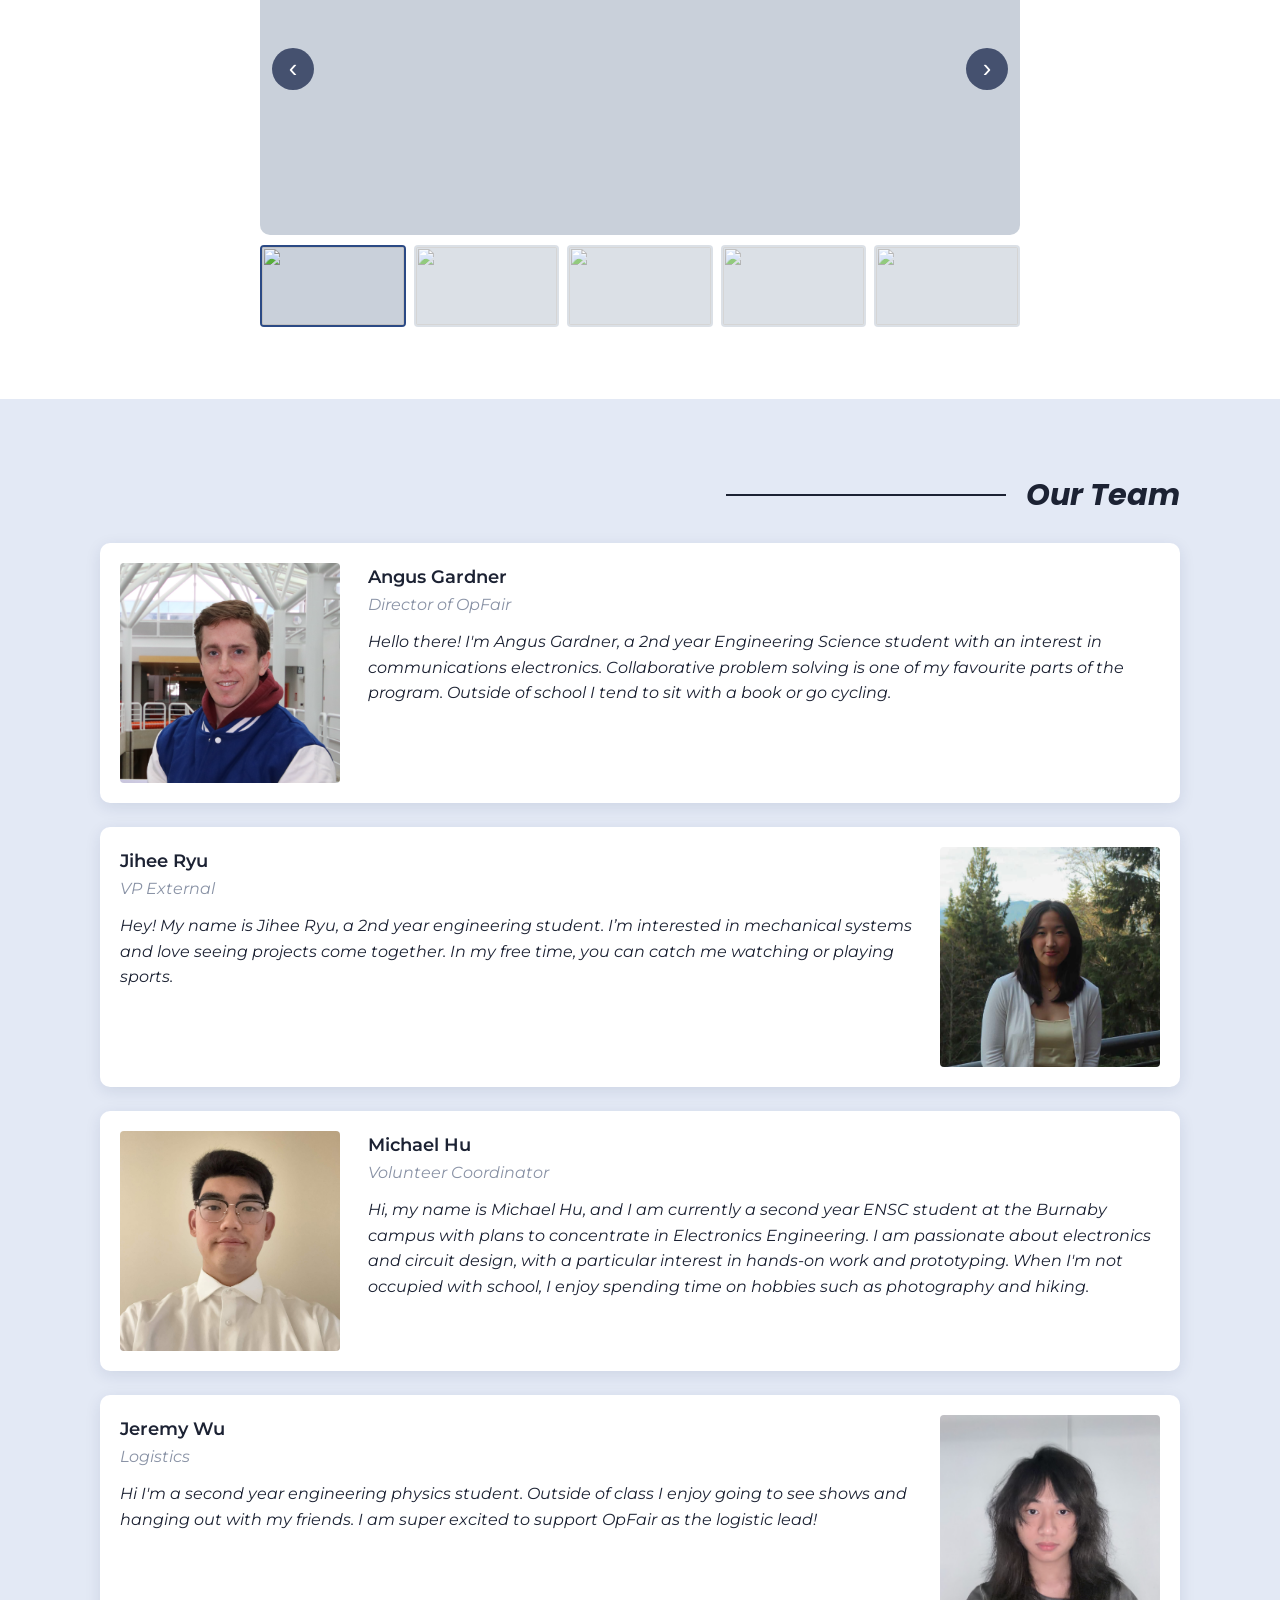
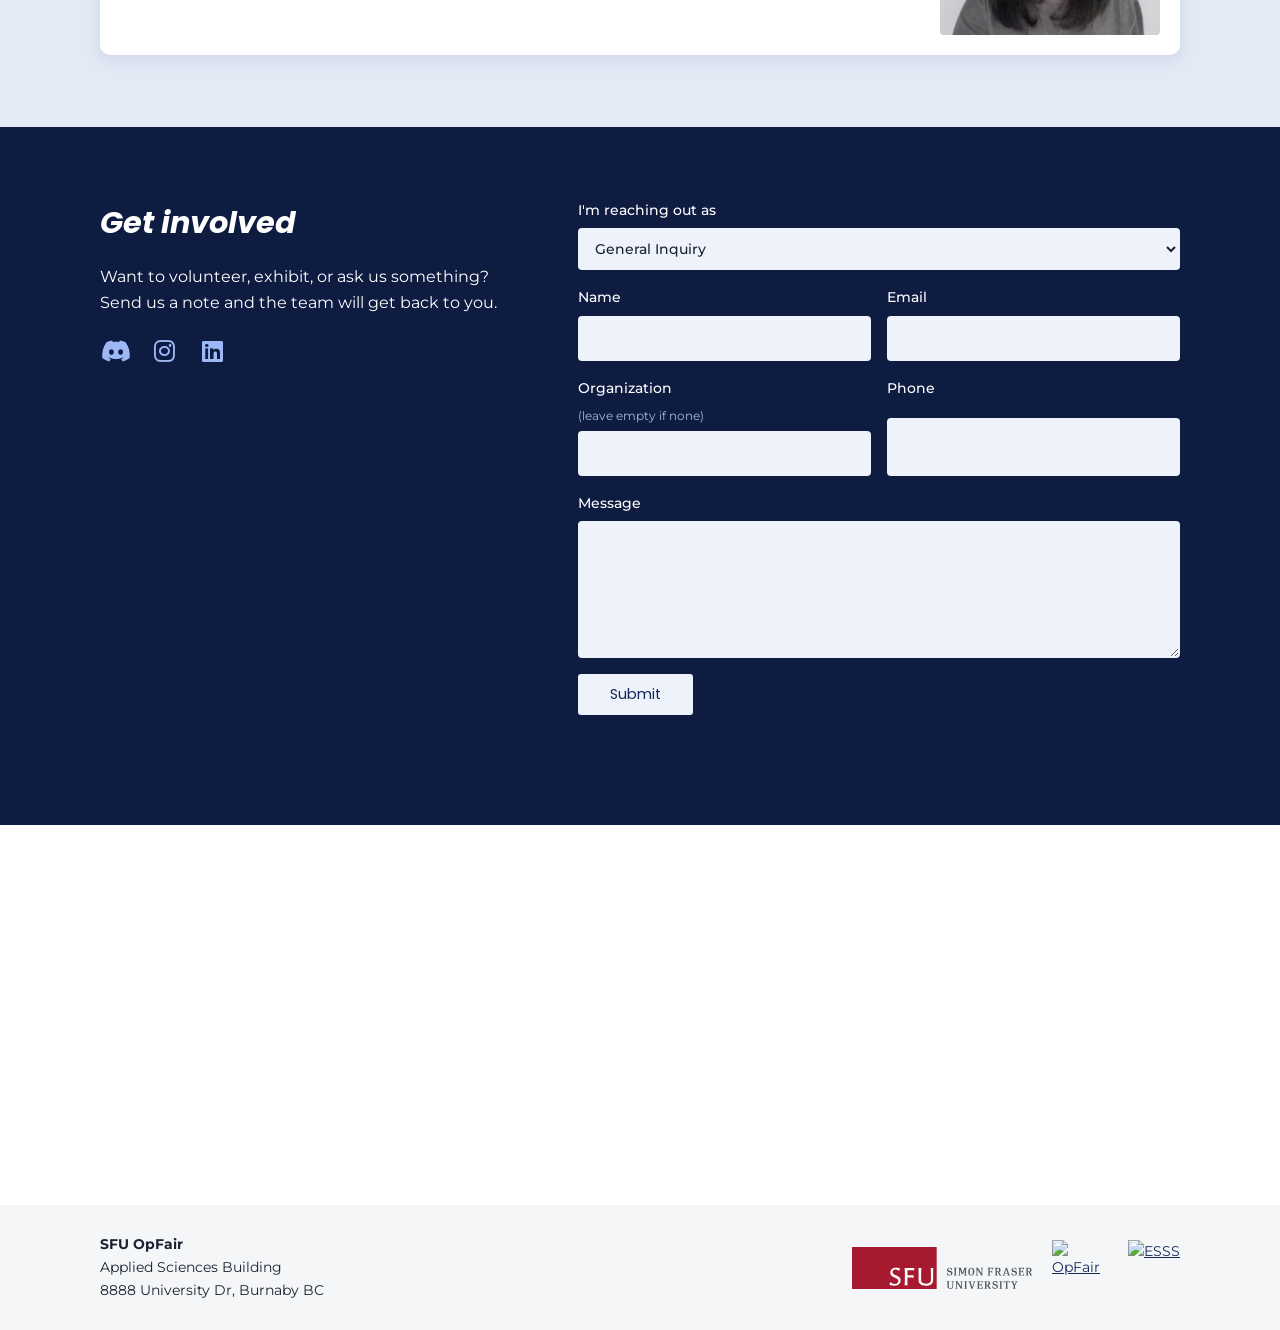
==== commit 36c4eb0f: "Update OpFair exhibitor branding, team photos, and footer logos." ====
--- a/OpFair/index.html
+++ b/OpFair/index.html
@@ -29,7 +29,7 @@
       </div>
       <nav class="nav__links" aria-label="Main">
         <a href="#about">About</a>
-        <a href="#sponsors">Sponsors</a>
+        <a href="#exhibitors">Exhibitors</a>
         <a href="#schedule">Schedule</a>
       </nav>
       <div class="nav__actions">
@@ -54,12 +54,14 @@
       </div>
     </section>
 
-    <!-- SPONSORS (dark band) -->
-    <section id="sponsors" class="section section--dark">
-      <div class="container">
-        <h2 class="heading-italic heading-italic--rule"><span>Sponsors</span><i></i></h2>
+    <!-- EXHIBITORS (dark band) -->
+    <section id="exhibitors" class="section section--dark section--exhibitors">
+      <div class="container">
+        <h2 class="heading-italic heading-italic--rule"><span>Exhibitors</span><i></i></h2>
+        <div class="sponsor-feature">
+          <div class="logo-tile logo-tile--image sponsor-feature__logo"><img src="assets/logo_osensa_green.svg" alt="Osensa Innovations"></div>
+        </div>
         <div class="logo-grid">
-          <div class="logo-tile logo-tile--image"><img src="assets/logo_osensa_green.svg" alt="Osensa Innovations"></div>
           <div class="logo-tile logo-tile--image"><img src="assets/solidigm.png" alt="Solidigm"></div>
           <div class="logo-tile logo-tile--image"><img src="assets/spartan.png" alt="Spartan Controls"></div>
           <div class="logo-tile logo-tile--image"><img src="assets/Fortinet-logo-rgb-black.webp" alt="Fortinet"></div>
@@ -97,10 +99,21 @@
     <section id="about" class="section section--light section--alt">
       <div class="container">
         <h2 class="bar"><span>What We Do</span><i></i></h2>
-        <div class="prose">
-          <p>Opportunity Fair has been bridging the gap between Metro Vancouver's technology industry and SFU's passionate engineering students since 1993, fostering professional connections between developers of today and tomorrow.</p>
-          <p>Over the years, we have linked 500+ students with 100+ companies. OpFair is hosted annually at Simon Fraser University's Burnaby Campus.</p>
-          <p><a class="link" href="https://www.linkedin.com/company/sfuopfair/about/" target="_blank" rel="noopener">Follow OpFair on LinkedIn →</a></p>
+        <div class="about__content">
+          <div class="prose">
+            <p>Opportunity Fair has been bridging the gap between Metro Vancouver's technology industry and SFU's passionate engineering students since 1993, fostering professional connections between developers of today and tomorrow.</p>
+            <p>Over the years, we have linked 500+ students with 100+ companies. OpFair is hosted annually at Simon Fraser University's Burnaby Campus.</p>
+            <p><a class="link" href="https://www.linkedin.com/company/sfuopfair/about/" target="_blank" rel="noopener">Follow OpFair on LinkedIn →</a> <a class="inline-social-icon" href="https://www.linkedin.com/company/sfuopfair/about/" target="_blank" rel="noopener" aria-label="OpFair on LinkedIn"><i class="fa-brands fa-linkedin" aria-hidden="true"></i></a></p>
+          </div>
+          <aside class="about__socials" aria-label="OpFair social media">
+            <h3>Connect with us</h3>
+            <ul class="socials">
+              <li><a href="https://www.linkedin.com/company/sfuopfair/about/" target="_blank" rel="noopener" aria-label="LinkedIn"><i class="fa-brands fa-linkedin" aria-hidden="true"></i></a></li>
+              <li><a href="https://discord.gg/DmgE8EECaT" target="_blank" rel="noopener" aria-label="Discord"><i class="fa-brands fa-discord" aria-hidden="true"></i></a></li>
+              <li><a href="https://www.instagram.com/sfuengineers/" target="_blank" rel="noopener" aria-label="Instagram"><i class="fa-brands fa-instagram" aria-hidden="true"></i></a></li>
+            </ul>
+            <a class="btn btn--blue" href="#contact">Get in touch</a>
+          </aside>
         </div>
       </div>
     </section>
@@ -155,7 +168,7 @@
         <h2 class="heading-italic heading-italic--right heading-italic--rule"><i></i><span>Our Team</span></h2>
         <div class="team">
           <article class="card">
-            <div class="card__photo"><img src="assets/team/angus-gardner.jpg" alt="Angus Gardner"></div>
+            <div class="card__photo"><img src="assets/team/michael-hu.png" alt="Angus Gardner"></div>
             <div class="card__body">
               <h3>Angus Gardner</h3>
               <p class="card__role">Director of OpFair</p>
@@ -171,7 +184,7 @@
             </div>
           </article>
           <article class="card">
-            <div class="card__photo"><img src="assets/team/michael-hu.png" alt="Michael Hu"></div>
+            <div class="card__photo"><img src="assets/team/angus-gardner.jpg" alt="Michael Hu"></div>
             <div class="card__body">
               <h3>Michael Hu</h3>
               <p class="card__role">Volunteer Coordinator</p>
@@ -243,7 +256,17 @@
   <footer class="footer">
     <div class="container footer__inner">
       <div><strong>SFU OpFair</strong><br>Applied Sciences Building<br>8888 University Dr, Burnaby BC</div>
-      <div>Hosted by <a href="https://www.esss.ca/" target="_blank" rel="noopener">ESSS</a></div>
+      <div class="footer__brands" aria-label="SFU, OpFair, and ESSS logos">
+        <a href="https://www.sfu.ca/" target="_blank" rel="noopener" aria-label="Simon Fraser University">
+          <img src="assets/sfu-horizontal-logo.svg" alt="Simon Fraser University">
+        </a>
+        <a href="#top" aria-label="OpFair home">
+          <img src="https://static.wixstatic.com/media/f9b959_44950370ad6b41eb8a19b0b3277ac8fe~mv2.png" alt="OpFair">
+        </a>
+        <a href="https://www.esss.ca/" target="_blank" rel="noopener" aria-label="ESSS website">
+          <img src="https://static.wixstatic.com/media/f9b959_0935a9309cc84152acf1913a13cf10c0~mv2.png" alt="ESSS">
+        </a>
+      </div>
     </div>
   </footer>
 
--- a/OpFair/styles.css
+++ b/OpFair/styles.css
@@ -60,6 +60,7 @@
 /* ---------- Sections ---------- */
 .section { padding: 72px 0; }
 .section--dark { background: var(--navy-deep); color: #fff; }
+.section--exhibitors { background: #111; }
 .section--light { background: #fff; }
 .section--alt { background: var(--tint); }
 .section--tint { background: #e3e9f5; }
@@ -74,6 +75,10 @@
 .muted { color: #aeb8d4; margin: 0 0 32px; }
 .prose { max-width: 720px; font-style: italic; }
 .link { color: var(--blue); font-weight: 500; font-style: normal; }
+.inline-social-icon { display: inline-block; color: var(--blue); font-size: 1.2em; line-height: 1; text-decoration: none; vertical-align: middle; }
+.about__content { display: grid; grid-template-columns: minmax(0, 1fr) 250px; gap: 48px; align-items: center; }
+.about__socials { padding: 24px; border-radius: var(--radius); background: #fff; box-shadow: 0 4px 16px rgba(20,40,90,.08); }
+.about__socials h3 { margin: 0; font-family: "Poppins", sans-serif; font-size: 1rem; }
 .lead { max-width: 720px; margin: 32px auto 0; text-align: center; font-style: italic; }
 
 /* ---------- Sponsors ---------- */
@@ -87,8 +92,12 @@
 .logo-tile--image { background: #fff; }
 .logo-tile--image:hover { background: #fff; }
 .logo-tile--image img { max-width: 100%; object-fit: contain; }
-.logo-tile--viewsml { grid-column: 1 / -1; justify-self: center; width: min(100%, 300px); background: #111; }
-.logo-tile--viewsml:hover { background: #111; }
+.sponsor-feature { margin: 0 auto 32px; text-align: center; }
+.sponsor-feature__label { margin: 0 0 10px; color: #d8def0; font-family: "Poppins", sans-serif; font-size: 1rem; font-weight: 600; letter-spacing: .08em; text-transform: uppercase; }
+.sponsor-feature__logo { width: min(100%, 560px); min-height: 150px; margin: 0 auto; padding: 24px; }
+.sponsor-feature__logo img { max-height: 100px; }
+.logo-tile--viewsml { grid-column: auto; width: auto; background: #fff; }
+.logo-tile--viewsml:hover { background: #fff; }
 .logo-grid--lg .logo-tile { min-height: 112px; font-size: 1.6rem; }
 
 /* ---------- Impact ---------- */
@@ -98,7 +107,7 @@
 .stat span { font-family: "Poppins", sans-serif; font-weight: 600; font-size: 1.1rem; color: var(--navy); }
 
 /* ---------- ESSS ---------- */
-.esss { display: grid; grid-template-columns: 120px 1fr; gap: 32px; align-items: center; }
+.esss { display: grid; grid-template-columns: 152px minmax(0, 1fr); gap: 32px; align-items: center; }
 .esss__logo-card { display: grid; width: 152px; height: 152px; place-items: center; padding: 16px; border-radius: var(--radius); background: var(--navy-deep); }
 .esss__logo { width: 120px; height: 120px; object-fit: contain; }
 
@@ -137,8 +146,11 @@
 /* ---------- Contact ---------- */
 .contact { display: grid; grid-template-columns: 1fr 1.4fr; gap: 48px; align-items: start; }
 .socials { list-style: none; display: flex; gap: 16px; padding: 0; margin: 20px 0 0; }
-.socials a { display: inline-flex; min-width: 32px; min-height: 32px; align-items: center; justify-content: center; color: #9db8f5; font-size: 1.5rem; }
+.socials a { display: inline-flex; min-width: 32px; min-height: 32px; align-items: center; justify-content: center; color: #9db8f5; font-size: 1.5rem; text-decoration: none; }
 .socials a:hover { color: #fff; }
+.about__socials .socials { margin: 12px 0 16px; }
+.about__socials .socials a { color: var(--blue); }
+.about__socials .socials a:hover { color: var(--navy-deep); }
 .form { display: grid; gap: 16px; }
 .form label { display: grid; gap: 6px; font-size: .9rem; font-weight: 500; }
 .form small { color: #aeb8d4; font-weight: 400; }
@@ -152,17 +164,22 @@
 
 /* ---------- Map / footer ---------- */
 .map iframe { display: block; width: 100%; height: 380px; border: 0; }
-.footer { background: var(--navy-deep); color: #c3cce6; padding: 28px 0; font-size: .9rem; }
-.footer__inner { display: flex; justify-content: space-between; gap: 20px; flex-wrap: wrap; }
-.footer a { color: #fff; }
+.footer { background: #f5f6f8; color: var(--text); padding: 28px 0; font-size: .9rem; }
+.footer__inner { display: flex; align-items: center; justify-content: space-between; gap: 20px; flex-wrap: wrap; }
+.footer__brands { display: flex; align-items: center; gap: 20px; }
+.footer__brands a { display: grid; place-items: center; }
+.footer__brands img { width: auto; max-width: 180px; height: 56px; object-fit: contain; }
+.footer__brands a:not(:first-child) img { max-width: 56px; }
+.footer a { color: var(--navy); }
 
 /* ---------- Responsive ---------- */
 @media (max-width: 860px) {
   .hero__inner { grid-template-columns: 1fr; }
   .hero__card { max-width: 380px; }
   .contact { grid-template-columns: 1fr; gap: 32px; }
+  .about__content { grid-template-columns: 1fr; gap: 24px; }
+  .about__socials { max-width: 360px; }
   .logo-grid { grid-template-columns: repeat(2, 1fr); }
-  .logo-tile--viewsml { grid-column: 1 / -1; }
 }
 @media (max-width: 640px) {
   .section { padding: 48px 0; }
@@ -175,6 +192,9 @@
   .esss { grid-template-columns: 1fr; text-align: left; }
   .esss__logo-card { width: 136px; height: 136px; }
   .esss__logo { width: 104px; height: 104px; }
+  .footer__brands { gap: 12px; }
+  .footer__brands img { max-width: 150px; height: 44px; }
+  .footer__brands a:not(:first-child) img { max-width: 44px; }
   .card, .card:nth-child(even) { grid-template-columns: 1fr; }
   .card:nth-child(even) .card__photo { order: 0; }
   .card__photo { max-width: 220px; }
